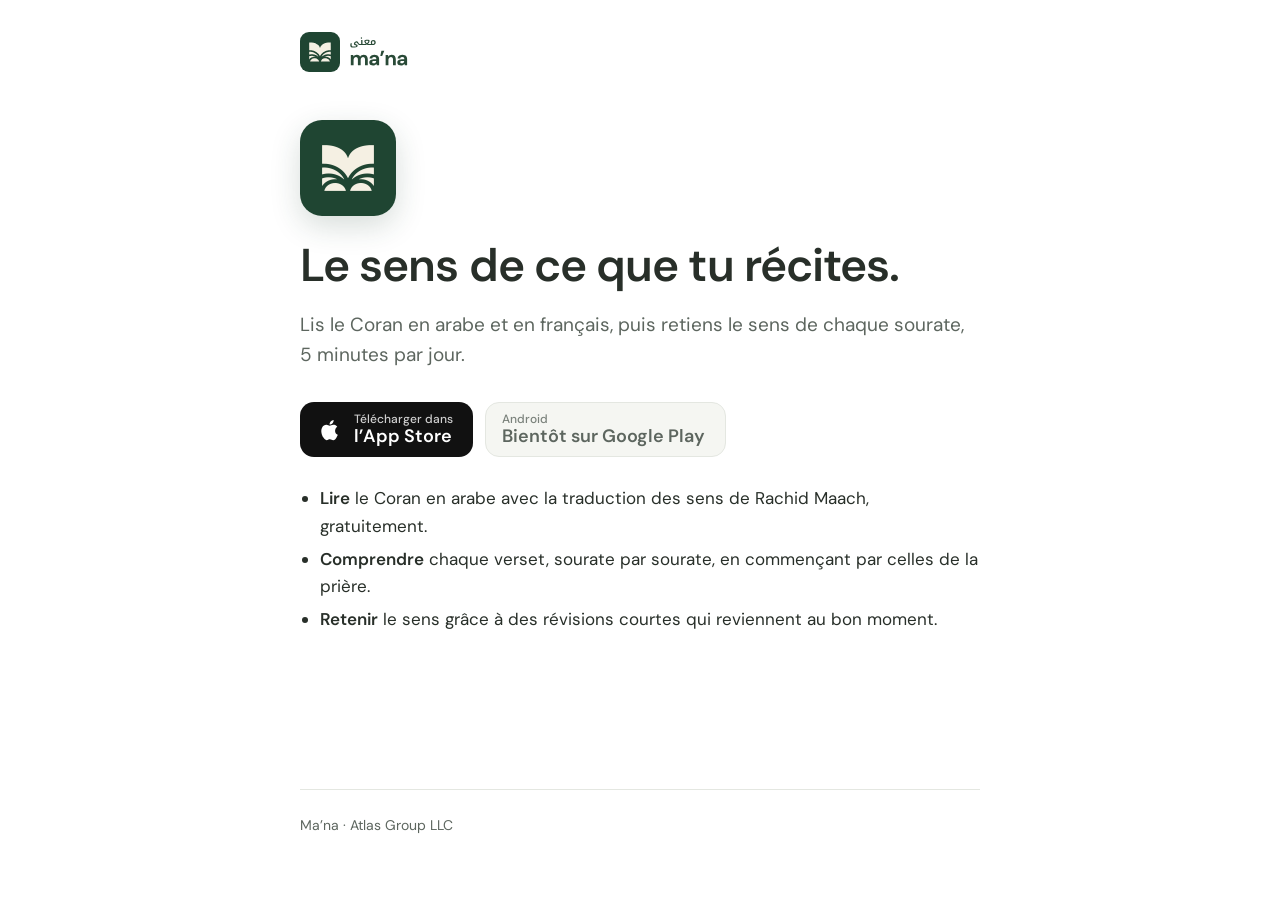
==== app/index.html @ 37a3a3c1 "Site : page de téléchargement à part (/app), sans menu ; l'accueil redevient le support Co-Authored-" ====
<!doctype html><html lang="fr"><head><meta charset="utf-8"><meta name="viewport" content="width=device-width,initial-scale=1"><title>Ma’na · Le sens de ce que tu récites</title><meta name="description" content="Ma’na : lis le Coran en arabe et en français, et retiens le sens de chaque sourate, 5 minutes par jour. Lecture gratuite."><meta property="og:title" content="Ma’na · Le sens de ce que tu récites"><meta property="og:description" content="Lis le Coran en arabe et en français, et retiens le sens de chaque sourate, 5 minutes par jour."><meta property="og:image" content="https://mana.hyas.fr/assets/partage.png"><meta property="og:url" content="https://mana.hyas.fr/app/"><meta name="twitter:card" content="summary_large_image"><meta name="apple-itunes-app" content="app-id=6816698956"><link rel="icon" href="../assets/icon-192.png"><link rel="stylesheet" href="../style.css"></head><body class="landing"><div class="wrap"><header><a class="logo" href="./" aria-label="Ma’na"><svg class="brand-lockup" aria-hidden="true" focusable="false" xmlns="http://www.w3.org/2000/svg" viewBox="0 0 157.8 58"><rect x="0" y="0" width="58" height="58" rx="13.05" fill="#1F4532"/><path transform="translate(13.34 15.16) scale(0.2768)" fill="#F5F0E3" fill-rule="evenodd" d="M61.64 99.98C61.21 99.92 61.12 99.45 61.42 98.79C61.52 98.56 61.64 98.17 61.69 97.91C61.86 96.95 63.13 94.40 64.23 92.83C66.22 89.95 68.89 87.60 72.08 85.90C73.07 85.37 74.87 84.55 75.33 84.42C75.54 84.35 75.89 84.22 76.10 84.13C76.30 84.03 76.76 83.89 77.10 83.82C77.45 83.74 77.92 83.61 78.16 83.53C78.38 83.45 78.93 83.33 79.36 83.27C79.80 83.21 80.55 83.08 81.04 82.98C82.61 82.66 87.05 82.67 88.59 83.00C88.84 83.06 89.45 83.16 89.94 83.24C90.43 83.32 91.06 83.47 91.34 83.56C91.63 83.66 92.01 83.76 92.20 83.78C93.12 83.90 96.96 85.52 98.15 86.29C100.36 87.71 100.54 87.84 101.89 89.06C103.10 90.13 104.44 91.60 105.13 92.60C105.95 93.81 107.19 96.17 107.36 96.87C107.41 97.06 107.52 97.35 107.60 97.50C107.68 97.67 107.82 98.07 107.91 98.40C108.00 98.73 108.11 99.14 108.17 99.32C108.25 99.60 108.25 99.62 108.08 99.79L107.91 99.97L84.85 99.99C72.17 100.00 61.73 100.00 61.64 99.98ZM5.04 99.83C4.86 99.65 4.86 99.43 5.04 99.03C5.11 98.85 5.23 98.48 5.28 98.21C5.34 97.94 5.45 97.60 5.53 97.47C5.61 97.34 5.71 97.07 5.76 96.87C5.85 96.47 6.84 94.46 7.36 93.60C9.30 90.43 12.83 87.26 16.36 85.54C17.05 85.20 18.78 84.46 18.87 84.46C18.90 84.46 19.27 84.31 19.72 84.14C20.15 83.97 20.68 83.81 20.88 83.79C21.08 83.76 21.48 83.66 21.77 83.56C22.06 83.47 22.79 83.31 23.39 83.21C23.99 83.11 24.51 83.02 24.54 82.99C24.73 82.88 26.85 82.75 28.52 82.75C30.43 82.75 31.37 82.82 32.08 83.00C32.30 83.05 32.87 83.15 33.36 83.21C33.85 83.27 34.43 83.37 34.64 83.44C34.86 83.50 35.44 83.65 35.94 83.78C36.43 83.92 36.96 84.08 37.11 84.16C37.26 84.23 37.58 84.35 37.81 84.42C38.17 84.52 40.06 85.36 40.51 85.61C40.59 85.65 40.96 85.86 41.33 86.06C42.26 86.56 42.86 86.93 43.52 87.42C43.82 87.64 44.25 87.96 44.46 88.11C45.98 89.22 48.43 91.91 49.25 93.35C49.34 93.53 49.60 93.96 49.82 94.31C50.47 95.40 51.29 97.24 51.47 98.02C51.53 98.30 51.66 98.70 51.76 98.91C51.97 99.38 51.98 99.54 51.79 99.78L51.64 99.97H28.41C5.28 99.97 5.18 99.97 5.04 99.83ZM0.10 88.78C0.00 88.63 -0.00 87.67 0.01 80.81C0.02 73.01 0.02 73.01 0.17 72.81C0.25 72.70 0.40 72.57 0.49 72.52C1.11 72.23 4.55 71.29 5.54 71.15C5.83 71.11 6.22 71.02 6.39 70.97C6.56 70.91 7.40 70.79 8.24 70.68C9.08 70.59 10.12 70.46 10.56 70.39C11.84 70.19 16.65 70.21 18.17 70.42C18.79 70.50 19.68 70.60 20.13 70.65C20.58 70.70 21.25 70.80 21.62 70.88C21.99 70.95 22.65 71.08 23.08 71.16C23.81 71.29 24.12 71.36 25.22 71.63C25.68 71.74 28.85 72.77 29.59 73.04C30.97 73.55 31.31 73.70 31.78 74.01C32.68 74.60 32.47 74.70 30.66 74.56C29.11 74.43 26.60 74.45 25.48 74.60C25.02 74.65 24.13 74.75 23.50 74.81C22.78 74.88 22.13 74.98 21.74 75.10C21.40 75.19 20.79 75.32 20.40 75.39C20.00 75.44 19.37 75.59 18.99 75.72C16.77 76.44 15.67 76.82 15.11 77.07C14.76 77.23 14.28 77.43 14.04 77.52C13.50 77.73 11.52 78.74 10.99 79.08C10.78 79.22 10.57 79.33 10.54 79.33C10.44 79.33 8.11 80.90 7.64 81.28C7.48 81.41 7.17 81.64 6.95 81.79C5.43 82.86 1.82 86.70 1.09 88.06C0.66 88.87 0.32 89.11 0.10 88.78ZM112.41 88.63C112.27 88.47 112.07 88.17 111.97 87.98C111.21 86.59 107.66 82.82 106.16 81.80C105.99 81.68 105.76 81.52 105.67 81.43C105.32 81.12 102.69 79.33 102.58 79.33C102.55 79.33 102.36 79.22 102.15 79.09C101.68 78.77 99.63 77.73 99.09 77.52C98.85 77.43 98.36 77.23 98.00 77.07C97.64 76.91 96.75 76.58 96.01 76.34C95.28 76.10 94.40 75.81 94.07 75.70C93.73 75.59 93.14 75.44 92.73 75.39C92.33 75.32 91.74 75.20 91.40 75.10C91.06 75.01 90.43 74.89 89.99 74.85C89.55 74.80 88.64 74.70 87.97 74.63C86.44 74.45 84.01 74.42 82.39 74.56C81.16 74.66 80.83 74.64 80.83 74.45C80.83 74.32 81.79 73.69 82.31 73.49C83.91 72.88 86.82 71.91 87.63 71.72C87.94 71.65 88.30 71.55 88.41 71.50C88.52 71.46 89.04 71.34 89.55 71.25C90.06 71.16 90.86 71.01 91.33 70.91C91.80 70.82 92.55 70.70 93.00 70.65C93.45 70.60 94.31 70.50 94.92 70.43C97.08 70.15 101.25 70.18 103.21 70.47C103.60 70.53 104.48 70.64 105.17 70.72C105.85 70.80 106.56 70.91 106.73 70.97C106.91 71.03 107.29 71.11 107.58 71.15C108.58 71.29 112.02 72.23 112.63 72.52C112.73 72.57 112.87 72.70 112.95 72.81C113.10 73.01 113.10 73.01 113.12 80.81C113.13 87.62 113.12 88.63 113.03 88.78C112.87 89.02 112.68 88.98 112.41 88.63ZM47.15 74.23C46.48 73.59 45.51 72.76 44.84 72.27C44.59 72.08 44.21 71.79 44.01 71.62C43.40 71.13 40.68 69.35 39.02 68.36C38.42 68.00 36.00 66.80 34.86 66.29C33.22 65.57 30.80 64.67 29.92 64.45C29.62 64.38 29.30 64.27 29.21 64.21C29.13 64.16 28.74 64.04 28.35 63.95C27.95 63.88 27.48 63.74 27.29 63.67C27.11 63.59 26.66 63.48 26.30 63.42C25.95 63.36 25.37 63.22 25.01 63.11C24.65 63.00 24.12 62.90 23.83 62.87C23.53 62.84 22.82 62.73 22.26 62.61C21.69 62.50 20.76 62.37 20.19 62.33C19.63 62.28 18.55 62.20 17.81 62.13C16.03 61.96 12.28 61.97 10.59 62.13C9.95 62.20 9.11 62.27 8.74 62.29C7.97 62.34 6.83 62.50 6.46 62.61C6.33 62.65 5.74 62.74 5.16 62.82C4.58 62.90 3.84 63.05 3.51 63.14C3.19 63.24 2.70 63.35 2.43 63.39C2.16 63.43 1.70 63.56 1.40 63.68C0.76 63.92 0.43 63.94 0.19 63.76L0.02 63.62L0.01 56.63C-0.00 49.06 -0.01 49.31 0.37 49.05C0.62 48.89 5.20 48.81 6.59 48.94C7.09 48.98 8.31 49.08 9.31 49.16C10.34 49.24 11.40 49.36 11.76 49.45C12.12 49.53 12.77 49.64 13.23 49.70C13.68 49.76 14.41 49.90 14.86 50.01C15.31 50.13 15.84 50.24 16.03 50.26C16.23 50.29 16.61 50.39 16.88 50.48C17.15 50.58 17.65 50.70 17.99 50.76C18.32 50.83 18.79 50.95 19.02 51.05C19.26 51.14 19.66 51.26 19.91 51.33C20.17 51.39 20.68 51.55 21.05 51.68C21.42 51.81 22.11 52.06 22.58 52.22C26.43 53.58 31.01 56.01 34.55 58.57C38.32 61.31 41.82 64.75 44.41 68.23C45.16 69.24 46.70 71.56 46.95 72.07C47.04 72.25 47.32 72.73 47.57 73.14C48.53 74.75 48.30 75.32 47.15 74.23ZM64.98 74.66C64.87 74.37 65.28 73.54 66.67 71.25C70.53 64.92 76.26 59.55 83.57 55.40C86.23 53.89 90.35 52.15 93.11 51.36C93.50 51.25 93.98 51.10 94.17 51.02C94.37 50.95 94.82 50.83 95.16 50.76C95.51 50.70 95.96 50.58 96.16 50.51C96.36 50.43 96.80 50.32 97.13 50.26C97.46 50.21 98.02 50.07 98.37 49.98C98.73 49.88 99.33 49.76 99.72 49.72C100.12 49.68 100.77 49.57 101.19 49.48C101.69 49.36 102.54 49.26 103.82 49.16C104.85 49.08 106.06 48.98 106.50 48.94C107.85 48.79 112.54 48.89 112.78 49.07C113.15 49.35 113.14 49.06 113.12 56.58L113.10 63.62L112.94 63.76C112.70 63.94 112.38 63.92 111.72 63.68C111.40 63.56 110.93 63.43 110.67 63.39C110.41 63.35 109.94 63.24 109.61 63.14C109.28 63.05 108.54 62.90 107.96 62.82C107.38 62.74 106.80 62.65 106.66 62.61C106.30 62.50 105.16 62.34 104.39 62.29C104.02 62.27 103.18 62.20 102.54 62.13C100.84 61.97 97.09 61.96 95.31 62.13C94.57 62.20 93.49 62.28 92.93 62.33C92.37 62.37 91.45 62.49 90.89 62.61C90.33 62.72 89.58 62.84 89.22 62.88C88.85 62.92 88.36 63.02 88.13 63.11C87.89 63.19 87.36 63.32 86.95 63.39C86.54 63.47 86.01 63.60 85.77 63.68C85.54 63.76 85.06 63.89 84.71 63.97C84.36 64.05 84.00 64.16 83.91 64.21C83.82 64.27 83.50 64.38 83.20 64.45C82.71 64.57 81.65 64.94 80.02 65.56C75.34 67.33 69.80 70.72 66.22 74.01C65.38 74.79 65.09 74.94 64.98 74.66ZM56.29 71.74C56.22 71.67 55.96 71.21 55.74 70.72C55.51 70.23 55.20 69.61 55.05 69.33C54.44 68.28 54.18 67.82 53.86 67.31C53.68 67.01 53.44 66.62 53.32 66.43C52.53 65.14 50.27 62.10 49.13 60.78C46.10 57.32 43.55 54.94 40.07 52.35C38.95 51.51 38.39 51.13 36.58 49.99C34.31 48.55 33.62 48.17 31.34 47.03C29.90 46.32 28.22 45.57 27.10 45.14C26.77 45.01 26.24 44.80 25.93 44.68C24.61 44.16 24.25 44.03 24.15 44.03C24.08 44.03 23.79 43.94 23.50 43.82C23.21 43.70 22.71 43.54 22.40 43.46C22.10 43.39 21.69 43.25 21.50 43.17C21.31 43.09 20.98 43.00 20.76 42.96C20.55 42.92 20.04 42.78 19.62 42.65C19.22 42.52 18.64 42.38 18.35 42.33C18.05 42.29 17.58 42.17 17.28 42.08C16.98 41.99 16.28 41.85 15.71 41.76C15.14 41.68 14.51 41.56 14.29 41.51C14.07 41.45 13.32 41.34 12.62 41.26C11.91 41.18 11.29 41.10 11.23 41.07C10.69 40.88 7.86 40.74 4.19 40.72C0.36 40.70 0.32 40.70 0.17 40.55L0.02 40.40L0.01 20.50C-0.01 -1.44 -0.04 0.25 0.42 0.05C0.67 -0.04 8.96 0.00 10.70 0.12C13.58 0.32 18.28 0.88 19.95 1.23C20.22 1.29 20.76 1.39 21.13 1.44C21.51 1.49 22.20 1.64 22.67 1.76C23.13 1.87 23.76 2.00 24.06 2.04C24.37 2.08 24.68 2.15 24.75 2.19C24.83 2.23 25.23 2.34 25.65 2.44C26.08 2.54 26.66 2.70 26.96 2.79C27.25 2.88 27.99 3.11 28.60 3.29C29.75 3.64 31.01 4.07 31.80 4.38C32.05 4.48 32.50 4.65 32.79 4.77C33.09 4.88 33.65 5.10 34.04 5.25C36.09 6.03 40.79 8.51 42.30 9.61C42.47 9.74 42.81 9.98 43.05 10.16C44.93 11.49 47.03 13.30 48.57 14.94C49.79 16.25 50.65 17.29 51.79 18.88C52.20 19.45 52.92 20.60 53.11 20.98C53.22 21.19 53.49 21.69 53.71 22.08C54.55 23.56 55.57 25.87 55.98 27.24C56.20 28.00 56.31 28.17 56.56 28.17C56.82 28.16 56.92 28.00 57.15 27.24C57.56 25.86 58.55 23.61 59.40 22.12C59.61 21.75 59.88 21.25 60.00 21.01C60.21 20.59 60.93 19.43 61.34 18.88C61.45 18.72 61.75 18.31 62.01 17.95C63.02 16.56 65.24 14.10 66.35 13.15C66.71 12.84 67.22 12.40 67.49 12.15C68.68 11.09 70.94 9.49 73.00 8.26C74.60 7.31 77.87 5.68 79.16 5.22C79.51 5.09 80.04 4.89 80.33 4.77C81.57 4.28 81.83 4.18 82.61 3.91C83.39 3.64 84.43 3.31 85.99 2.84C86.38 2.72 87.04 2.54 87.45 2.45C87.86 2.35 88.29 2.23 88.40 2.19C88.51 2.15 88.85 2.08 89.14 2.04C89.44 2.00 90.05 1.87 90.49 1.75C90.94 1.64 91.62 1.49 91.99 1.44C92.37 1.39 92.90 1.29 93.18 1.23C94.85 0.88 99.63 0.30 102.43 0.12C104.23 0.00 112.45 -0.04 112.71 0.05C113.18 0.25 113.14 -1.44 113.12 20.50L113.10 40.40L112.95 40.55C112.81 40.70 112.76 40.70 109.00 40.72C105.15 40.74 103.42 40.82 101.86 41.08C101.50 41.14 100.77 41.23 100.22 41.29C99.67 41.35 99.05 41.45 98.83 41.51C98.62 41.56 97.98 41.68 97.41 41.76C96.85 41.84 96.14 41.98 95.85 42.08C95.56 42.17 95.01 42.30 94.64 42.36C94.26 42.43 93.69 42.57 93.35 42.68C93.02 42.80 92.61 42.91 92.43 42.94C92.25 42.96 91.87 43.08 91.58 43.19C91.28 43.29 90.84 43.44 90.60 43.50C90.36 43.56 89.92 43.70 89.63 43.82C89.33 43.94 89.04 44.03 88.98 44.03C88.87 44.03 88.52 44.16 87.20 44.68C86.88 44.80 86.36 45.01 86.02 45.14C83.28 46.20 79.51 48.09 77.13 49.62C76.70 49.89 76.10 50.28 75.78 50.47C74.00 51.58 71.55 53.43 69.48 55.23C68.19 56.35 66.42 58.08 65.32 59.30C64.52 60.18 64.13 60.62 63.13 61.82C62.53 62.54 60.35 65.53 59.93 66.20C58.41 68.70 57.89 69.62 57.39 70.72C56.97 71.61 56.80 71.86 56.56 71.86C56.49 71.86 56.37 71.81 56.29 71.74Z"/><path transform="translate(72.00 19.00)" fill="currentColor" d="M3.98 3.59Q3.07 3.59 2.39 3.14Q1.71 2.69 1.34 1.91Q0.97 1.12 0.97 0.12Q0.97 -0.63 1.09 -1.31Q1.21 -2.01 1.47 -2.71H3.21Q3.0 -2.1 2.93 -1.52Q2.86 -0.94 2.86 -0.13Q2.86 0.48 3.10 0.96Q3.34 1.45 3.76 1.73Q4.18 2.01 4.71 2.01H7.36Q8.01 2.01 8.50 1.91Q9.0 1.81 9.29 1.60Q9.58 1.39 9.58 1.03Q9.58 0.75 9.32 0.55Q9.07 0.36 8.53 0.21Q7.72 0.0 7.21 -0.27Q6.70 -0.55 6.46 -0.96Q6.22 -1.38 6.22 -1.98Q6.22 -2.38 6.36 -2.80Q6.51 -3.22 6.77 -3.64Q7.15 -4.2 7.68 -4.65Q8.20 -5.1 8.78 -5.35Q9.36 -5.60 9.9 -5.60Q10.15 -5.60 10.37 -5.56Q10.60 -5.52 10.79 -5.43Q11.26 -5.20 11.67 -4.74Q12.09 -4.29 12.69 -3.40Q13.08 -2.80 13.38 -2.44Q13.69 -2.08 13.93 -1.90Q14.14 -1.75 14.37 -1.67Q14.61 -1.58 14.86 -1.58H14.94Q15.01 -1.58 15.01 -1.53V-0.07Q15.01 0.0 14.94 0.0H14.86Q14.37 0.0 13.95 -0.10Q13.53 -0.21 13.15 -0.46Q12.78 -0.72 12.36 -1.14Q12.28 -1.21 12.09 -1.47Q11.89 -1.74 11.59 -2.16Q11.25 -2.65 10.97 -2.99Q10.69 -3.33 10.48 -3.49Q10.29 -3.67 10.08 -3.75Q9.88 -3.84 9.70 -3.84Q9.46 -3.84 9.18 -3.68Q8.89 -3.52 8.64 -3.26Q8.38 -3.01 8.21 -2.74Q8.05 -2.47 8.05 -2.25Q8.05 -2.05 8.18 -1.88Q8.31 -1.72 8.55 -1.58Q8.80 -1.45 9.15 -1.34Q9.66 -1.2 10.02 -1.04Q10.37 -0.89 10.62 -0.76Q11.07 -0.49 11.30 -0.10Q11.53 0.28 11.53 0.79Q11.53 2.17 10.49 2.88Q9.45 3.59 7.38 3.59ZM17.1 -9.37Q16.65 -9.37 16.39 -9.64Q16.14 -9.91 16.14 -10.39Q16.14 -10.87 16.39 -11.14Q16.65 -11.41 17.1 -11.41Q17.53 -11.41 17.78 -11.13Q18.03 -10.86 18.03 -10.39Q18.03 -9.93 17.78 -9.65Q17.53 -9.37 17.1 -9.37ZM14.79 0.0Q14.71 0.0 14.71 -0.07V-1.53Q14.71 -1.58 14.79 -1.58H16.69V-7.38H18.63V-1.58H20.58Q20.65 -1.58 20.65 -1.53V-0.07Q20.65 0.0 20.58 0.0ZM27.73 0.0Q27.06 0.0 26.30 -0.22Q25.54 -0.44 24.96 -0.80Q24.28 -0.40 23.58 -0.20Q22.89 0.0 22.16 0.0H20.43Q20.35 0.0 20.35 -0.07V-1.53Q20.35 -1.58 20.43 -1.58H22.00Q22.41 -1.58 22.83 -1.67Q23.25 -1.75 23.53 -1.87Q23.29 -2.05 23.04 -2.34Q22.78 -2.63 22.51 -3.01Q21.99 -3.78 21.59 -4.66Q21.20 -5.55 21.07 -6.35Q21.66 -6.85 22.35 -7.21Q23.04 -7.57 23.77 -7.76Q24.50 -7.94 25.2 -7.94Q26.23 -7.94 27.18 -7.70Q28.12 -7.45 28.90 -6.98Q28.90 -5.92 28.59 -4.94Q28.29 -3.97 27.72 -3.19Q27.16 -2.41 26.38 -1.89Q26.71 -1.74 27.07 -1.66Q27.43 -1.58 27.84 -1.58H29.59Q29.66 -1.58 29.66 -1.53V-0.07Q29.66 0.0 29.59 0.0ZM24.99 -2.73Q25.96 -3.33 26.46 -4.14Q26.97 -4.95 27.02 -6.0Q26.64 -6.18 26.17 -6.27Q25.71 -6.35 25.18 -6.35Q24.82 -6.35 24.44 -6.27Q24.06 -6.19 23.7 -6.05Q23.34 -5.91 23.05 -5.7Q23.20 -5.1 23.48 -4.53Q23.75 -3.97 24.14 -3.51Q24.52 -3.06 24.99 -2.73ZM29.44 0.0Q29.37 0.0 29.37 -0.07V-1.53Q29.37 -1.58 29.44 -1.58H31.2Q30.97 -2.14 30.85 -2.7Q30.73 -3.25 30.73 -3.82Q30.73 -4.47 30.93 -5.17Q31.12 -5.88 31.42 -6.42Q32.1 -6.85 32.87 -7.08Q33.66 -7.31 34.32 -7.31Q34.81 -7.31 35.26 -7.21Q35.71 -7.10 36.12 -6.89Q36.91 -6.46 37.34 -5.67Q37.78 -4.89 37.78 -3.85Q37.78 -3.28 37.66 -2.77Q37.54 -2.26 37.29 -1.82Q36.78 -0.96 35.89 -0.48Q35.01 0.0 33.91 0.0ZM32.56 -3.70Q32.56 -3.22 32.67 -2.7Q32.77 -2.17 32.98 -1.58H33.72Q34.35 -1.58 34.82 -1.87Q35.29 -2.16 35.56 -2.67Q35.83 -3.19 35.83 -3.86Q35.83 -4.71 35.4 -5.22Q34.96 -5.74 34.29 -5.74Q33.91 -5.74 33.52 -5.61Q33.13 -5.49 32.77 -5.25Q32.67 -4.89 32.61 -4.50Q32.56 -4.12 32.56 -3.70Z"/><path transform="translate(72.00 48.23)" fill="currentColor" d="M1.68 0.0V-14.87H5.22L5.55 -12.69H5.60Q6.3 -13.92 7.5 -14.58Q8.7 -15.24 10.29 -15.24Q11.43 -15.24 12.36 -14.94Q13.29 -14.63 13.99 -14.04Q14.7 -13.44 15.18 -12.51H15.20Q16.05 -13.79 17.38 -14.52Q18.72 -15.24 20.43 -15.24Q22.32 -15.24 23.62 -14.44Q24.93 -13.65 25.61 -12.12Q26.31 -10.59 26.31 -8.34V0.0H22.29V-7.97Q22.29 -9.84 21.57 -10.83Q20.84 -11.82 19.32 -11.82Q18.33 -11.82 17.58 -11.35Q16.83 -10.88 16.42 -9.98Q16.02 -9.09 16.02 -7.8V0.0H11.96V-7.97Q11.96 -9.84 11.26 -10.83Q10.55 -11.82 9.0 -11.82Q8.04 -11.82 7.30 -11.32Q6.56 -10.83 6.14 -9.91Q5.72 -9.0 5.72 -7.68V0.0ZM33.87 0.36Q32.01 0.36 30.81 -0.24Q29.61 -0.84 29.04 -1.85Q28.47 -2.88 28.47 -4.10Q28.47 -5.49 29.17 -6.52Q29.88 -7.56 31.32 -8.16Q32.76 -8.76 34.92 -8.76H38.67Q38.67 -9.84 38.35 -10.55Q38.04 -11.28 37.41 -11.62Q36.78 -11.96 35.76 -11.96Q34.62 -11.96 33.78 -11.45Q32.94 -10.95 32.76 -9.87H28.83Q28.98 -11.52 29.91 -12.71Q30.84 -13.92 32.37 -14.58Q33.9 -15.24 35.79 -15.24Q37.92 -15.24 39.48 -14.53Q41.04 -13.83 41.87 -12.46Q42.72 -11.1 42.72 -9.15V0.0H39.33L38.87 -2.31H38.85Q38.48 -1.68 37.99 -1.2Q37.5 -0.72 36.87 -0.36Q36.24 0.0 35.49 0.18Q34.74 0.36 33.87 0.36ZM34.98 -2.76Q35.79 -2.76 36.40 -3.04Q37.01 -3.33 37.47 -3.81Q37.92 -4.29 38.17 -4.93Q38.43 -5.58 38.51 -6.27H35.4Q34.47 -6.27 33.87 -6.04Q33.26 -5.81 33.0 -5.41Q32.73 -5.01 32.73 -4.47Q32.73 -3.92 33.01 -3.54Q33.3 -3.15 33.79 -2.95Q34.29 -2.76 34.98 -2.76ZM50.27 -21.0 47.19 -13.53H44.43L46.05 -21.0ZM52.19 0.0V-14.87H55.70L56.03 -12.42H56.06Q56.78 -13.70 58.05 -14.47Q59.30 -15.24 61.13 -15.24Q63.0 -15.24 64.28 -14.44Q65.58 -13.65 66.25 -12.12Q66.92 -10.59 66.92 -8.34V0.0H62.91V-7.97Q62.91 -9.84 62.16 -10.83Q61.41 -11.82 59.76 -11.82Q58.73 -11.82 57.94 -11.32Q57.15 -10.83 56.69 -9.91Q56.24 -9.0 56.24 -7.68V0.0ZM74.49 0.36Q72.63 0.36 71.42 -0.24Q70.22 -0.84 69.66 -1.85Q69.09 -2.88 69.09 -4.10Q69.09 -5.49 69.79 -6.52Q70.5 -7.56 71.94 -8.16Q73.38 -8.76 75.53 -8.76H79.28Q79.28 -9.84 78.97 -10.55Q78.66 -11.28 78.03 -11.62Q77.39 -11.96 76.38 -11.96Q75.24 -11.96 74.4 -11.45Q73.56 -10.95 73.38 -9.87H69.45Q69.6 -11.52 70.53 -12.71Q71.46 -13.92 72.99 -14.58Q74.52 -15.24 76.41 -15.24Q78.53 -15.24 80.1 -14.53Q81.66 -13.83 82.5 -12.46Q83.34 -11.1 83.34 -9.15V0.0H79.95L79.5 -2.31H79.47Q79.11 -1.68 78.61 -1.2Q78.12 -0.72 77.49 -0.36Q76.86 0.0 76.11 0.18Q75.36 0.36 74.49 0.36ZM75.6 -2.76Q76.41 -2.76 77.02 -3.04Q77.64 -3.33 78.09 -3.81Q78.53 -4.29 78.79 -4.93Q79.05 -5.58 79.14 -6.27H76.02Q75.09 -6.27 74.49 -6.04Q73.89 -5.81 73.62 -5.41Q73.35 -5.01 73.35 -4.47Q73.35 -3.92 73.63 -3.54Q73.92 -3.15 74.41 -2.95Q74.91 -2.76 75.6 -2.76Z"/></svg></a></header><main><section class="hero"><img class="app-icon" src="../assets/icon-192.png" width="96" height="96" alt=""><h1>Le sens de ce que tu récites.</h1><p class="lead">Lis le Coran en arabe et en français, puis retiens le sens de chaque sourate, 5 minutes par jour.</p>
<div class="stores"><a class="store" href="https://apps.apple.com/fr/app/mana/id6816698956"><svg viewBox="0 0 24 24" aria-hidden="true"><path fill="currentColor" d="M16.37 12.6c-.02-2.2 1.8-3.26 1.88-3.31-1.03-1.5-2.62-1.7-3.18-1.73-1.35-.14-2.64.8-3.33.8-.69 0-1.74-.78-2.87-.76-1.47.02-2.83.86-3.59 2.18-1.53 2.66-.39 6.6 1.1 8.75.73 1.05 1.6 2.24 2.73 2.2 1.1-.05 1.51-.71 2.84-.71 1.32 0 1.7.71 2.86.69 1.18-.02 1.93-1.07 2.65-2.13.84-1.22 1.18-2.4 1.2-2.46-.03-.01-2.3-.88-2.32-3.5zM14.2 6.13c.6-.73 1.01-1.75.9-2.76-.87.04-1.92.58-2.54 1.31-.56.65-1.05 1.68-.92 2.67.97.08 1.96-.49 2.56-1.22z"/></svg><span><small>Télécharger dans</small>l’App Store</span></a><span class="store soon"><span><small>Android</small>Bientôt sur Google Play</span></span></div>
<ul class="points"><li><strong>Lire</strong> le Coran en arabe avec la traduction des sens de Rachid Maach, gratuitement.</li><li><strong>Comprendre</strong> chaque verset, sourate par sourate, en commençant par celles de la prière.</li><li><strong>Retenir</strong> le sens grâce à des révisions courtes qui reviennent au bon moment.</li></ul></section></main><footer>Ma’na · Atlas Group LLC</footer></div></body></html>
---- style.css ----
@font-face{font-family:"DM Sans";src:url(assets/DM-Sans.woff2) format("woff2");font-weight:100 900;font-display:swap}
:root{--bg:#fff;--ink:#282f29;--muted:#5d665f;--line:#e4e7e1;--accent:#294a37;--fill:linear-gradient(135deg,#335542,#244333);--paper:#f5f6f2}
@media (prefers-color-scheme:dark){:root{--bg:#121613;--ink:#eeeee3;--muted:#a9b0a6;--line:#2a322c;--accent:#d0dcc2;--fill:linear-gradient(135deg,#335542,#244333);--paper:#1a201b}}
*{box-sizing:border-box}html{-webkit-text-size-adjust:100%}
body{margin:0;background:var(--bg);color:var(--ink);font:17px/1.6 "DM Sans",system-ui,sans-serif}
.wrap{max-width:720px;margin:0 auto;padding:32px 20px 64px}
header{display:flex;align-items:center;justify-content:space-between;gap:16px;margin-bottom:48px}
.logo{color:var(--accent);text-decoration:none}.logo svg{display:block;height:40px;width:auto}
nav{display:flex;gap:18px;flex-wrap:wrap}nav a{color:var(--muted);text-decoration:none;font-size:15px}nav a[aria-current]{color:var(--ink);font-weight:600}
h1{font-size:clamp(32px,7vw,46px);line-height:1.1;letter-spacing:-.02em;font-weight:600;margin:0 0 12px}
h2{font-size:21px;margin:40px 0 8px;font-weight:600}
p,li{color:var(--ink)}.lead{color:var(--muted);font-size:19px;margin-bottom:32px}
a{color:var(--accent)}
.card{background:var(--paper);border:1px solid var(--line);border-radius:22px;padding:24px;margin:24px 0}
.button{display:inline-block;background:var(--fill);color:#fff;padding:14px 22px;border-radius:999px;text-decoration:none;font-weight:600}
footer{margin-top:64px;padding-top:24px;border-top:1px solid var(--line);color:var(--muted);font-size:14px}
.small{color:var(--muted);font-size:15px}
.hero{padding-bottom:24px;border-bottom:1px solid var(--line);margin-bottom:40px}
.app-icon{display:block;border-radius:22px;margin-bottom:24px;box-shadow:0 10px 30px rgba(31,69,50,.18)}
.stores{display:flex;flex-wrap:wrap;gap:12px;margin:8px 0 28px}
.store{display:inline-flex;align-items:center;gap:10px;background:#111;color:#fff;padding:10px 20px 10px 16px;border-radius:14px;text-decoration:none;font-weight:600;font-size:18px;line-height:1.1}
.store svg{width:28px;height:28px}.store small{display:block;font-size:12px;font-weight:500;opacity:.8}
.store.soon{background:var(--paper);color:var(--muted);border:1px solid var(--line)}
@media (prefers-color-scheme:dark){.store{background:#f5f0e3;color:#111}}
.points{padding-left:20px}.points li{margin:6px 0}
.support-title{font-size:clamp(26px,5vw,34px);scroll-margin-top:24px}
header{flex-wrap:wrap}
.landing .wrap{min-height:100vh;display:flex;flex-direction:column}.landing main{flex:1}.landing .hero{border-bottom:0;margin-bottom:0}
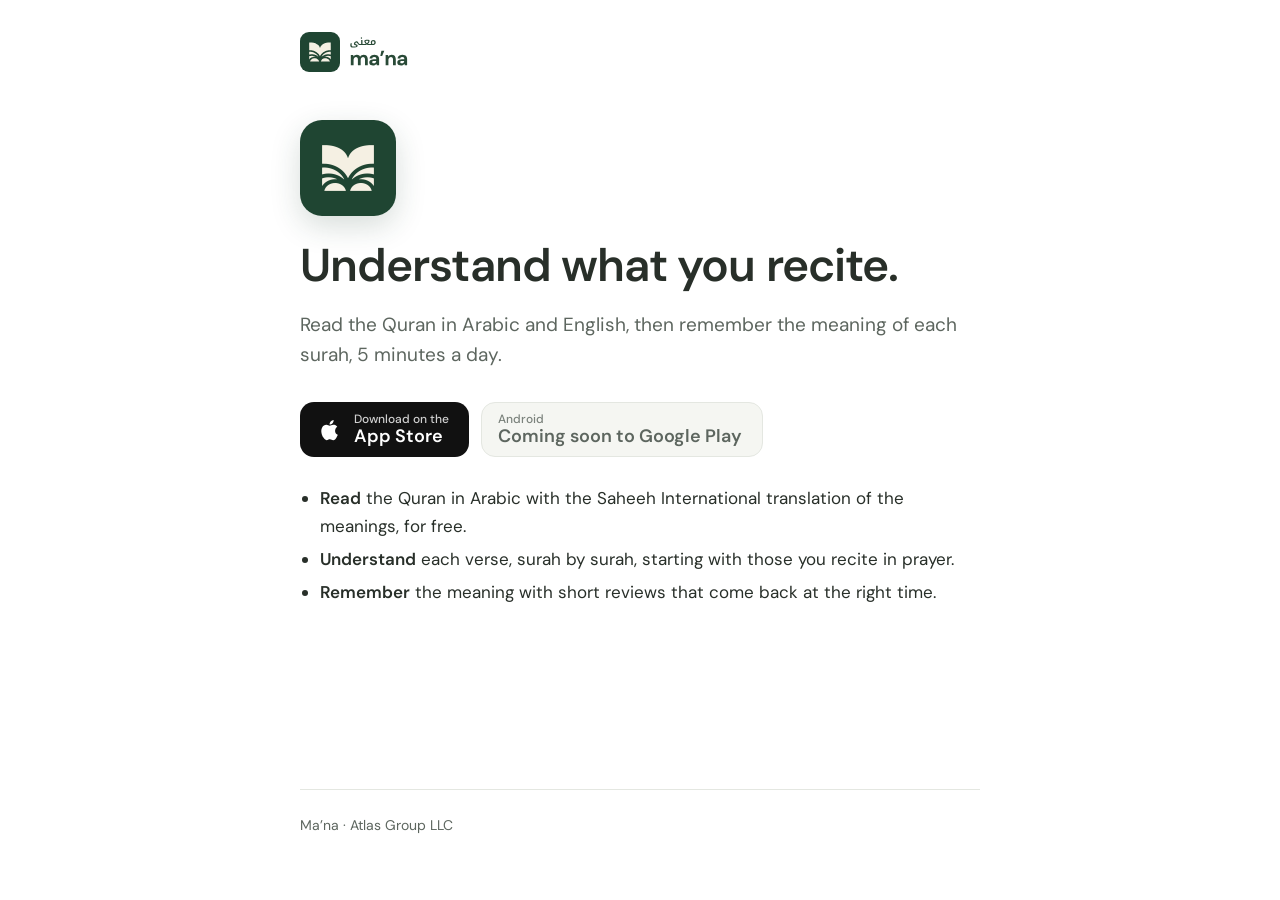
==== commit fa4f8236: "Page /app : version anglaise selon la langue du navigateur Co-Authored-By: Claude Opus 5.5 <noreply@" ====
--- a/app/index.html
+++ b/app/index.html
@@ -1,3 +1,33 @@
 <!doctype html><html lang="fr"><head><meta charset="utf-8"><meta name="viewport" content="width=device-width,initial-scale=1"><title>Ma’na · Le sens de ce que tu récites</title><meta name="description" content="Ma’na : lis le Coran en arabe et en français, et retiens le sens de chaque sourate, 5 minutes par jour. Lecture gratuite."><meta property="og:title" content="Ma’na · Le sens de ce que tu récites"><meta property="og:description" content="Lis le Coran en arabe et en français, et retiens le sens de chaque sourate, 5 minutes par jour."><meta property="og:image" content="https://mana.hyas.fr/assets/partage.png"><meta property="og:url" content="https://mana.hyas.fr/app/"><meta name="twitter:card" content="summary_large_image"><meta name="apple-itunes-app" content="app-id=6816698956"><link rel="icon" href="../assets/icon-192.png"><link rel="stylesheet" href="../style.css"></head><body class="landing"><div class="wrap"><header><a class="logo" href="./" aria-label="Ma’na"><svg class="brand-lockup" aria-hidden="true" focusable="false" xmlns="http://www.w3.org/2000/svg" viewBox="0 0 157.8 58"><rect x="0" y="0" width="58" height="58" rx="13.05" fill="#1F4532"/><path transform="translate(13.34 15.16) scale(0.2768)" fill="#F5F0E3" fill-rule="evenodd" d="M61.64 99.98C61.21 99.92 61.12 99.45 61.42 98.79C61.52 98.56 61.64 98.17 61.69 97.91C61.86 96.95 63.13 94.40 64.23 92.83C66.22 89.95 68.89 87.60 72.08 85.90C73.07 85.37 74.87 84.55 75.33 84.42C75.54 84.35 75.89 84.22 76.10 84.13C76.30 84.03 76.76 83.89 77.10 83.82C77.45 83.74 77.92 83.61 78.16 83.53C78.38 83.45 78.93 83.33 79.36 83.27C79.80 83.21 80.55 83.08 81.04 82.98C82.61 82.66 87.05 82.67 88.59 83.00C88.84 83.06 89.45 83.16 89.94 83.24C90.43 83.32 91.06 83.47 91.34 83.56C91.63 83.66 92.01 83.76 92.20 83.78C93.12 83.90 96.96 85.52 98.15 86.29C100.36 87.71 100.54 87.84 101.89 89.06C103.10 90.13 104.44 91.60 105.13 92.60C105.95 93.81 107.19 96.17 107.36 96.87C107.41 97.06 107.52 97.35 107.60 97.50C107.68 97.67 107.82 98.07 107.91 98.40C108.00 98.73 108.11 99.14 108.17 99.32C108.25 99.60 108.25 99.62 108.08 99.79L107.91 99.97L84.85 99.99C72.17 100.00 61.73 100.00 61.64 99.98ZM5.04 99.83C4.86 99.65 4.86 99.43 5.04 99.03C5.11 98.85 5.23 98.48 5.28 98.21C5.34 97.94 5.45 97.60 5.53 97.47C5.61 97.34 5.71 97.07 5.76 96.87C5.85 96.47 6.84 94.46 7.36 93.60C9.30 90.43 12.83 87.26 16.36 85.54C17.05 85.20 18.78 84.46 18.87 84.46C18.90 84.46 19.27 84.31 19.72 84.14C20.15 83.97 20.68 83.81 20.88 83.79C21.08 83.76 21.48 83.66 21.77 83.56C22.06 83.47 22.79 83.31 23.39 83.21C23.99 83.11 24.51 83.02 24.54 82.99C24.73 82.88 26.85 82.75 28.52 82.75C30.43 82.75 31.37 82.82 32.08 83.00C32.30 83.05 32.87 83.15 33.36 83.21C33.85 83.27 34.43 83.37 34.64 83.44C34.86 83.50 35.44 83.65 35.94 83.78C36.43 83.92 36.96 84.08 37.11 84.16C37.26 84.23 37.58 84.35 37.81 84.42C38.17 84.52 40.06 85.36 40.51 85.61C40.59 85.65 40.96 85.86 41.33 86.06C42.26 86.56 42.86 86.93 43.52 87.42C43.82 87.64 44.25 87.96 44.46 88.11C45.98 89.22 48.43 91.91 49.25 93.35C49.34 93.53 49.60 93.96 49.82 94.31C50.47 95.40 51.29 97.24 51.47 98.02C51.53 98.30 51.66 98.70 51.76 98.91C51.97 99.38 51.98 99.54 51.79 99.78L51.64 99.97H28.41C5.28 99.97 5.18 99.97 5.04 99.83ZM0.10 88.78C0.00 88.63 -0.00 87.67 0.01 80.81C0.02 73.01 0.02 73.01 0.17 72.81C0.25 72.70 0.40 72.57 0.49 72.52C1.11 72.23 4.55 71.29 5.54 71.15C5.83 71.11 6.22 71.02 6.39 70.97C6.56 70.91 7.40 70.79 8.24 70.68C9.08 70.59 10.12 70.46 10.56 70.39C11.84 70.19 16.65 70.21 18.17 70.42C18.79 70.50 19.68 70.60 20.13 70.65C20.58 70.70 21.25 70.80 21.62 70.88C21.99 70.95 22.65 71.08 23.08 71.16C23.81 71.29 24.12 71.36 25.22 71.63C25.68 71.74 28.85 72.77 29.59 73.04C30.97 73.55 31.31 73.70 31.78 74.01C32.68 74.60 32.47 74.70 30.66 74.56C29.11 74.43 26.60 74.45 25.48 74.60C25.02 74.65 24.13 74.75 23.50 74.81C22.78 74.88 22.13 74.98 21.74 75.10C21.40 75.19 20.79 75.32 20.40 75.39C20.00 75.44 19.37 75.59 18.99 75.72C16.77 76.44 15.67 76.82 15.11 77.07C14.76 77.23 14.28 77.43 14.04 77.52C13.50 77.73 11.52 78.74 10.99 79.08C10.78 79.22 10.57 79.33 10.54 79.33C10.44 79.33 8.11 80.90 7.64 81.28C7.48 81.41 7.17 81.64 6.95 81.79C5.43 82.86 1.82 86.70 1.09 88.06C0.66 88.87 0.32 89.11 0.10 88.78ZM112.41 88.63C112.27 88.47 112.07 88.17 111.97 87.98C111.21 86.59 107.66 82.82 106.16 81.80C105.99 81.68 105.76 81.52 105.67 81.43C105.32 81.12 102.69 79.33 102.58 79.33C102.55 79.33 102.36 79.22 102.15 79.09C101.68 78.77 99.63 77.73 99.09 77.52C98.85 77.43 98.36 77.23 98.00 77.07C97.64 76.91 96.75 76.58 96.01 76.34C95.28 76.10 94.40 75.81 94.07 75.70C93.73 75.59 93.14 75.44 92.73 75.39C92.33 75.32 91.74 75.20 91.40 75.10C91.06 75.01 90.43 74.89 89.99 74.85C89.55 74.80 88.64 74.70 87.97 74.63C86.44 74.45 84.01 74.42 82.39 74.56C81.16 74.66 80.83 74.64 80.83 74.45C80.83 74.32 81.79 73.69 82.31 73.49C83.91 72.88 86.82 71.91 87.63 71.72C87.94 71.65 88.30 71.55 88.41 71.50C88.52 71.46 89.04 71.34 89.55 71.25C90.06 71.16 90.86 71.01 91.33 70.91C91.80 70.82 92.55 70.70 93.00 70.65C93.45 70.60 94.31 70.50 94.92 70.43C97.08 70.15 101.25 70.18 103.21 70.47C103.60 70.53 104.48 70.64 105.17 70.72C105.85 70.80 106.56 70.91 106.73 70.97C106.91 71.03 107.29 71.11 107.58 71.15C108.58 71.29 112.02 72.23 112.63 72.52C112.73 72.57 112.87 72.70 112.95 72.81C113.10 73.01 113.10 73.01 113.12 80.81C113.13 87.62 113.12 88.63 113.03 88.78C112.87 89.02 112.68 88.98 112.41 88.63ZM47.15 74.23C46.48 73.59 45.51 72.76 44.84 72.27C44.59 72.08 44.21 71.79 44.01 71.62C43.40 71.13 40.68 69.35 39.02 68.36C38.42 68.00 36.00 66.80 34.86 66.29C33.22 65.57 30.80 64.67 29.92 64.45C29.62 64.38 29.30 64.27 29.21 64.21C29.13 64.16 28.74 64.04 28.35 63.95C27.95 63.88 27.48 63.74 27.29 63.67C27.11 63.59 26.66 63.48 26.30 63.42C25.95 63.36 25.37 63.22 25.01 63.11C24.65 63.00 24.12 62.90 23.83 62.87C23.53 62.84 22.82 62.73 22.26 62.61C21.69 62.50 20.76 62.37 20.19 62.33C19.63 62.28 18.55 62.20 17.81 62.13C16.03 61.96 12.28 61.97 10.59 62.13C9.95 62.20 9.11 62.27 8.74 62.29C7.97 62.34 6.83 62.50 6.46 62.61C6.33 62.65 5.74 62.74 5.16 62.82C4.58 62.90 3.84 63.05 3.51 63.14C3.19 63.24 2.70 63.35 2.43 63.39C2.16 63.43 1.70 63.56 1.40 63.68C0.76 63.92 0.43 63.94 0.19 63.76L0.02 63.62L0.01 56.63C-0.00 49.06 -0.01 49.31 0.37 49.05C0.62 48.89 5.20 48.81 6.59 48.94C7.09 48.98 8.31 49.08 9.31 49.16C10.34 49.24 11.40 49.36 11.76 49.45C12.12 49.53 12.77 49.64 13.23 49.70C13.68 49.76 14.41 49.90 14.86 50.01C15.31 50.13 15.84 50.24 16.03 50.26C16.23 50.29 16.61 50.39 16.88 50.48C17.15 50.58 17.65 50.70 17.99 50.76C18.32 50.83 18.79 50.95 19.02 51.05C19.26 51.14 19.66 51.26 19.91 51.33C20.17 51.39 20.68 51.55 21.05 51.68C21.42 51.81 22.11 52.06 22.58 52.22C26.43 53.58 31.01 56.01 34.55 58.57C38.32 61.31 41.82 64.75 44.41 68.23C45.16 69.24 46.70 71.56 46.95 72.07C47.04 72.25 47.32 72.73 47.57 73.14C48.53 74.75 48.30 75.32 47.15 74.23ZM64.98 74.66C64.87 74.37 65.28 73.54 66.67 71.25C70.53 64.92 76.26 59.55 83.57 55.40C86.23 53.89 90.35 52.15 93.11 51.36C93.50 51.25 93.98 51.10 94.17 51.02C94.37 50.95 94.82 50.83 95.16 50.76C95.51 50.70 95.96 50.58 96.16 50.51C96.36 50.43 96.80 50.32 97.13 50.26C97.46 50.21 98.02 50.07 98.37 49.98C98.73 49.88 99.33 49.76 99.72 49.72C100.12 49.68 100.77 49.57 101.19 49.48C101.69 49.36 102.54 49.26 103.82 49.16C104.85 49.08 106.06 48.98 106.50 48.94C107.85 48.79 112.54 48.89 112.78 49.07C113.15 49.35 113.14 49.06 113.12 56.58L113.10 63.62L112.94 63.76C112.70 63.94 112.38 63.92 111.72 63.68C111.40 63.56 110.93 63.43 110.67 63.39C110.41 63.35 109.94 63.24 109.61 63.14C109.28 63.05 108.54 62.90 107.96 62.82C107.38 62.74 106.80 62.65 106.66 62.61C106.30 62.50 105.16 62.34 104.39 62.29C104.02 62.27 103.18 62.20 102.54 62.13C100.84 61.97 97.09 61.96 95.31 62.13C94.57 62.20 93.49 62.28 92.93 62.33C92.37 62.37 91.45 62.49 90.89 62.61C90.33 62.72 89.58 62.84 89.22 62.88C88.85 62.92 88.36 63.02 88.13 63.11C87.89 63.19 87.36 63.32 86.95 63.39C86.54 63.47 86.01 63.60 85.77 63.68C85.54 63.76 85.06 63.89 84.71 63.97C84.36 64.05 84.00 64.16 83.91 64.21C83.82 64.27 83.50 64.38 83.20 64.45C82.71 64.57 81.65 64.94 80.02 65.56C75.34 67.33 69.80 70.72 66.22 74.01C65.38 74.79 65.09 74.94 64.98 74.66ZM56.29 71.74C56.22 71.67 55.96 71.21 55.74 70.72C55.51 70.23 55.20 69.61 55.05 69.33C54.44 68.28 54.18 67.82 53.86 67.31C53.68 67.01 53.44 66.62 53.32 66.43C52.53 65.14 50.27 62.10 49.13 60.78C46.10 57.32 43.55 54.94 40.07 52.35C38.95 51.51 38.39 51.13 36.58 49.99C34.31 48.55 33.62 48.17 31.34 47.03C29.90 46.32 28.22 45.57 27.10 45.14C26.77 45.01 26.24 44.80 25.93 44.68C24.61 44.16 24.25 44.03 24.15 44.03C24.08 44.03 23.79 43.94 23.50 43.82C23.21 43.70 22.71 43.54 22.40 43.46C22.10 43.39 21.69 43.25 21.50 43.17C21.31 43.09 20.98 43.00 20.76 42.96C20.55 42.92 20.04 42.78 19.62 42.65C19.22 42.52 18.64 42.38 18.35 42.33C18.05 42.29 17.58 42.17 17.28 42.08C16.98 41.99 16.28 41.85 15.71 41.76C15.14 41.68 14.51 41.56 14.29 41.51C14.07 41.45 13.32 41.34 12.62 41.26C11.91 41.18 11.29 41.10 11.23 41.07C10.69 40.88 7.86 40.74 4.19 40.72C0.36 40.70 0.32 40.70 0.17 40.55L0.02 40.40L0.01 20.50C-0.01 -1.44 -0.04 0.25 0.42 0.05C0.67 -0.04 8.96 0.00 10.70 0.12C13.58 0.32 18.28 0.88 19.95 1.23C20.22 1.29 20.76 1.39 21.13 1.44C21.51 1.49 22.20 1.64 22.67 1.76C23.13 1.87 23.76 2.00 24.06 2.04C24.37 2.08 24.68 2.15 24.75 2.19C24.83 2.23 25.23 2.34 25.65 2.44C26.08 2.54 26.66 2.70 26.96 2.79C27.25 2.88 27.99 3.11 28.60 3.29C29.75 3.64 31.01 4.07 31.80 4.38C32.05 4.48 32.50 4.65 32.79 4.77C33.09 4.88 33.65 5.10 34.04 5.25C36.09 6.03 40.79 8.51 42.30 9.61C42.47 9.74 42.81 9.98 43.05 10.16C44.93 11.49 47.03 13.30 48.57 14.94C49.79 16.25 50.65 17.29 51.79 18.88C52.20 19.45 52.92 20.60 53.11 20.98C53.22 21.19 53.49 21.69 53.71 22.08C54.55 23.56 55.57 25.87 55.98 27.24C56.20 28.00 56.31 28.17 56.56 28.17C56.82 28.16 56.92 28.00 57.15 27.24C57.56 25.86 58.55 23.61 59.40 22.12C59.61 21.75 59.88 21.25 60.00 21.01C60.21 20.59 60.93 19.43 61.34 18.88C61.45 18.72 61.75 18.31 62.01 17.95C63.02 16.56 65.24 14.10 66.35 13.15C66.71 12.84 67.22 12.40 67.49 12.15C68.68 11.09 70.94 9.49 73.00 8.26C74.60 7.31 77.87 5.68 79.16 5.22C79.51 5.09 80.04 4.89 80.33 4.77C81.57 4.28 81.83 4.18 82.61 3.91C83.39 3.64 84.43 3.31 85.99 2.84C86.38 2.72 87.04 2.54 87.45 2.45C87.86 2.35 88.29 2.23 88.40 2.19C88.51 2.15 88.85 2.08 89.14 2.04C89.44 2.00 90.05 1.87 90.49 1.75C90.94 1.64 91.62 1.49 91.99 1.44C92.37 1.39 92.90 1.29 93.18 1.23C94.85 0.88 99.63 0.30 102.43 0.12C104.23 0.00 112.45 -0.04 112.71 0.05C113.18 0.25 113.14 -1.44 113.12 20.50L113.10 40.40L112.95 40.55C112.81 40.70 112.76 40.70 109.00 40.72C105.15 40.74 103.42 40.82 101.86 41.08C101.50 41.14 100.77 41.23 100.22 41.29C99.67 41.35 99.05 41.45 98.83 41.51C98.62 41.56 97.98 41.68 97.41 41.76C96.85 41.84 96.14 41.98 95.85 42.08C95.56 42.17 95.01 42.30 94.64 42.36C94.26 42.43 93.69 42.57 93.35 42.68C93.02 42.80 92.61 42.91 92.43 42.94C92.25 42.96 91.87 43.08 91.58 43.19C91.28 43.29 90.84 43.44 90.60 43.50C90.36 43.56 89.92 43.70 89.63 43.82C89.33 43.94 89.04 44.03 88.98 44.03C88.87 44.03 88.52 44.16 87.20 44.68C86.88 44.80 86.36 45.01 86.02 45.14C83.28 46.20 79.51 48.09 77.13 49.62C76.70 49.89 76.10 50.28 75.78 50.47C74.00 51.58 71.55 53.43 69.48 55.23C68.19 56.35 66.42 58.08 65.32 59.30C64.52 60.18 64.13 60.62 63.13 61.82C62.53 62.54 60.35 65.53 59.93 66.20C58.41 68.70 57.89 69.62 57.39 70.72C56.97 71.61 56.80 71.86 56.56 71.86C56.49 71.86 56.37 71.81 56.29 71.74Z"/><path transform="translate(72.00 19.00)" fill="currentColor" d="M3.98 3.59Q3.07 3.59 2.39 3.14Q1.71 2.69 1.34 1.91Q0.97 1.12 0.97 0.12Q0.97 -0.63 1.09 -1.31Q1.21 -2.01 1.47 -2.71H3.21Q3.0 -2.1 2.93 -1.52Q2.86 -0.94 2.86 -0.13Q2.86 0.48 3.10 0.96Q3.34 1.45 3.76 1.73Q4.18 2.01 4.71 2.01H7.36Q8.01 2.01 8.50 1.91Q9.0 1.81 9.29 1.60Q9.58 1.39 9.58 1.03Q9.58 0.75 9.32 0.55Q9.07 0.36 8.53 0.21Q7.72 0.0 7.21 -0.27Q6.70 -0.55 6.46 -0.96Q6.22 -1.38 6.22 -1.98Q6.22 -2.38 6.36 -2.80Q6.51 -3.22 6.77 -3.64Q7.15 -4.2 7.68 -4.65Q8.20 -5.1 8.78 -5.35Q9.36 -5.60 9.9 -5.60Q10.15 -5.60 10.37 -5.56Q10.60 -5.52 10.79 -5.43Q11.26 -5.20 11.67 -4.74Q12.09 -4.29 12.69 -3.40Q13.08 -2.80 13.38 -2.44Q13.69 -2.08 13.93 -1.90Q14.14 -1.75 14.37 -1.67Q14.61 -1.58 14.86 -1.58H14.94Q15.01 -1.58 15.01 -1.53V-0.07Q15.01 0.0 14.94 0.0H14.86Q14.37 0.0 13.95 -0.10Q13.53 -0.21 13.15 -0.46Q12.78 -0.72 12.36 -1.14Q12.28 -1.21 12.09 -1.47Q11.89 -1.74 11.59 -2.16Q11.25 -2.65 10.97 -2.99Q10.69 -3.33 10.48 -3.49Q10.29 -3.67 10.08 -3.75Q9.88 -3.84 9.70 -3.84Q9.46 -3.84 9.18 -3.68Q8.89 -3.52 8.64 -3.26Q8.38 -3.01 8.21 -2.74Q8.05 -2.47 8.05 -2.25Q8.05 -2.05 8.18 -1.88Q8.31 -1.72 8.55 -1.58Q8.80 -1.45 9.15 -1.34Q9.66 -1.2 10.02 -1.04Q10.37 -0.89 10.62 -0.76Q11.07 -0.49 11.30 -0.10Q11.53 0.28 11.53 0.79Q11.53 2.17 10.49 2.88Q9.45 3.59 7.38 3.59ZM17.1 -9.37Q16.65 -9.37 16.39 -9.64Q16.14 -9.91 16.14 -10.39Q16.14 -10.87 16.39 -11.14Q16.65 -11.41 17.1 -11.41Q17.53 -11.41 17.78 -11.13Q18.03 -10.86 18.03 -10.39Q18.03 -9.93 17.78 -9.65Q17.53 -9.37 17.1 -9.37ZM14.79 0.0Q14.71 0.0 14.71 -0.07V-1.53Q14.71 -1.58 14.79 -1.58H16.69V-7.38H18.63V-1.58H20.58Q20.65 -1.58 20.65 -1.53V-0.07Q20.65 0.0 20.58 0.0ZM27.73 0.0Q27.06 0.0 26.30 -0.22Q25.54 -0.44 24.96 -0.80Q24.28 -0.40 23.58 -0.20Q22.89 0.0 22.16 0.0H20.43Q20.35 0.0 20.35 -0.07V-1.53Q20.35 -1.58 20.43 -1.58H22.00Q22.41 -1.58 22.83 -1.67Q23.25 -1.75 23.53 -1.87Q23.29 -2.05 23.04 -2.34Q22.78 -2.63 22.51 -3.01Q21.99 -3.78 21.59 -4.66Q21.20 -5.55 21.07 -6.35Q21.66 -6.85 22.35 -7.21Q23.04 -7.57 23.77 -7.76Q24.50 -7.94 25.2 -7.94Q26.23 -7.94 27.18 -7.70Q28.12 -7.45 28.90 -6.98Q28.90 -5.92 28.59 -4.94Q28.29 -3.97 27.72 -3.19Q27.16 -2.41 26.38 -1.89Q26.71 -1.74 27.07 -1.66Q27.43 -1.58 27.84 -1.58H29.59Q29.66 -1.58 29.66 -1.53V-0.07Q29.66 0.0 29.59 0.0ZM24.99 -2.73Q25.96 -3.33 26.46 -4.14Q26.97 -4.95 27.02 -6.0Q26.64 -6.18 26.17 -6.27Q25.71 -6.35 25.18 -6.35Q24.82 -6.35 24.44 -6.27Q24.06 -6.19 23.7 -6.05Q23.34 -5.91 23.05 -5.7Q23.20 -5.1 23.48 -4.53Q23.75 -3.97 24.14 -3.51Q24.52 -3.06 24.99 -2.73ZM29.44 0.0Q29.37 0.0 29.37 -0.07V-1.53Q29.37 -1.58 29.44 -1.58H31.2Q30.97 -2.14 30.85 -2.7Q30.73 -3.25 30.73 -3.82Q30.73 -4.47 30.93 -5.17Q31.12 -5.88 31.42 -6.42Q32.1 -6.85 32.87 -7.08Q33.66 -7.31 34.32 -7.31Q34.81 -7.31 35.26 -7.21Q35.71 -7.10 36.12 -6.89Q36.91 -6.46 37.34 -5.67Q37.78 -4.89 37.78 -3.85Q37.78 -3.28 37.66 -2.77Q37.54 -2.26 37.29 -1.82Q36.78 -0.96 35.89 -0.48Q35.01 0.0 33.91 0.0ZM32.56 -3.70Q32.56 -3.22 32.67 -2.7Q32.77 -2.17 32.98 -1.58H33.72Q34.35 -1.58 34.82 -1.87Q35.29 -2.16 35.56 -2.67Q35.83 -3.19 35.83 -3.86Q35.83 -4.71 35.4 -5.22Q34.96 -5.74 34.29 -5.74Q33.91 -5.74 33.52 -5.61Q33.13 -5.49 32.77 -5.25Q32.67 -4.89 32.61 -4.50Q32.56 -4.12 32.56 -3.70Z"/><path transform="translate(72.00 48.23)" fill="currentColor" d="M1.68 0.0V-14.87H5.22L5.55 -12.69H5.60Q6.3 -13.92 7.5 -14.58Q8.7 -15.24 10.29 -15.24Q11.43 -15.24 12.36 -14.94Q13.29 -14.63 13.99 -14.04Q14.7 -13.44 15.18 -12.51H15.20Q16.05 -13.79 17.38 -14.52Q18.72 -15.24 20.43 -15.24Q22.32 -15.24 23.62 -14.44Q24.93 -13.65 25.61 -12.12Q26.31 -10.59 26.31 -8.34V0.0H22.29V-7.97Q22.29 -9.84 21.57 -10.83Q20.84 -11.82 19.32 -11.82Q18.33 -11.82 17.58 -11.35Q16.83 -10.88 16.42 -9.98Q16.02 -9.09 16.02 -7.8V0.0H11.96V-7.97Q11.96 -9.84 11.26 -10.83Q10.55 -11.82 9.0 -11.82Q8.04 -11.82 7.30 -11.32Q6.56 -10.83 6.14 -9.91Q5.72 -9.0 5.72 -7.68V0.0ZM33.87 0.36Q32.01 0.36 30.81 -0.24Q29.61 -0.84 29.04 -1.85Q28.47 -2.88 28.47 -4.10Q28.47 -5.49 29.17 -6.52Q29.88 -7.56 31.32 -8.16Q32.76 -8.76 34.92 -8.76H38.67Q38.67 -9.84 38.35 -10.55Q38.04 -11.28 37.41 -11.62Q36.78 -11.96 35.76 -11.96Q34.62 -11.96 33.78 -11.45Q32.94 -10.95 32.76 -9.87H28.83Q28.98 -11.52 29.91 -12.71Q30.84 -13.92 32.37 -14.58Q33.9 -15.24 35.79 -15.24Q37.92 -15.24 39.48 -14.53Q41.04 -13.83 41.87 -12.46Q42.72 -11.1 42.72 -9.15V0.0H39.33L38.87 -2.31H38.85Q38.48 -1.68 37.99 -1.2Q37.5 -0.72 36.87 -0.36Q36.24 0.0 35.49 0.18Q34.74 0.36 33.87 0.36ZM34.98 -2.76Q35.79 -2.76 36.40 -3.04Q37.01 -3.33 37.47 -3.81Q37.92 -4.29 38.17 -4.93Q38.43 -5.58 38.51 -6.27H35.4Q34.47 -6.27 33.87 -6.04Q33.26 -5.81 33.0 -5.41Q32.73 -5.01 32.73 -4.47Q32.73 -3.92 33.01 -3.54Q33.3 -3.15 33.79 -2.95Q34.29 -2.76 34.98 -2.76ZM50.27 -21.0 47.19 -13.53H44.43L46.05 -21.0ZM52.19 0.0V-14.87H55.70L56.03 -12.42H56.06Q56.78 -13.70 58.05 -14.47Q59.30 -15.24 61.13 -15.24Q63.0 -15.24 64.28 -14.44Q65.58 -13.65 66.25 -12.12Q66.92 -10.59 66.92 -8.34V0.0H62.91V-7.97Q62.91 -9.84 62.16 -10.83Q61.41 -11.82 59.76 -11.82Q58.73 -11.82 57.94 -11.32Q57.15 -10.83 56.69 -9.91Q56.24 -9.0 56.24 -7.68V0.0ZM74.49 0.36Q72.63 0.36 71.42 -0.24Q70.22 -0.84 69.66 -1.85Q69.09 -2.88 69.09 -4.10Q69.09 -5.49 69.79 -6.52Q70.5 -7.56 71.94 -8.16Q73.38 -8.76 75.53 -8.76H79.28Q79.28 -9.84 78.97 -10.55Q78.66 -11.28 78.03 -11.62Q77.39 -11.96 76.38 -11.96Q75.24 -11.96 74.4 -11.45Q73.56 -10.95 73.38 -9.87H69.45Q69.6 -11.52 70.53 -12.71Q71.46 -13.92 72.99 -14.58Q74.52 -15.24 76.41 -15.24Q78.53 -15.24 80.1 -14.53Q81.66 -13.83 82.5 -12.46Q83.34 -11.1 83.34 -9.15V0.0H79.95L79.5 -2.31H79.47Q79.11 -1.68 78.61 -1.2Q78.12 -0.72 77.49 -0.36Q76.86 0.0 76.11 0.18Q75.36 0.36 74.49 0.36ZM75.6 -2.76Q76.41 -2.76 77.02 -3.04Q77.64 -3.33 78.09 -3.81Q78.53 -4.29 78.79 -4.93Q79.05 -5.58 79.14 -6.27H76.02Q75.09 -6.27 74.49 -6.04Q73.89 -5.81 73.62 -5.41Q73.35 -5.01 73.35 -4.47Q73.35 -3.92 73.63 -3.54Q73.92 -3.15 74.41 -2.95Q74.91 -2.76 75.6 -2.76Z"/></svg></a></header><main><section class="hero"><img class="app-icon" src="../assets/icon-192.png" width="96" height="96" alt=""><h1>Le sens de ce que tu récites.</h1><p class="lead">Lis le Coran en arabe et en français, puis retiens le sens de chaque sourate, 5 minutes par jour.</p>
 <div class="stores"><a class="store" href="https://apps.apple.com/fr/app/mana/id6816698956"><svg viewBox="0 0 24 24" aria-hidden="true"><path fill="currentColor" d="M16.37 12.6c-.02-2.2 1.8-3.26 1.88-3.31-1.03-1.5-2.62-1.7-3.18-1.73-1.35-.14-2.64.8-3.33.8-.69 0-1.74-.78-2.87-.76-1.47.02-2.83.86-3.59 2.18-1.53 2.66-.39 6.6 1.1 8.75.73 1.05 1.6 2.24 2.73 2.2 1.1-.05 1.51-.71 2.84-.71 1.32 0 1.7.71 2.86.69 1.18-.02 1.93-1.07 2.65-2.13.84-1.22 1.18-2.4 1.2-2.46-.03-.01-2.3-.88-2.32-3.5zM14.2 6.13c.6-.73 1.01-1.75.9-2.76-.87.04-1.92.58-2.54 1.31-.56.65-1.05 1.68-.92 2.67.97.08 1.96-.49 2.56-1.22z"/></svg><span><small>Télécharger dans</small>l’App Store</span></a><span class="store soon"><span><small>Android</small>Bientôt sur Google Play</span></span></div>
-<ul class="points"><li><strong>Lire</strong> le Coran en arabe avec la traduction des sens de Rachid Maach, gratuitement.</li><li><strong>Comprendre</strong> chaque verset, sourate par sourate, en commençant par celles de la prière.</li><li><strong>Retenir</strong> le sens grâce à des révisions courtes qui reviennent au bon moment.</li></ul></section></main><footer>Ma’na · Atlas Group LLC</footer></div></body></html>+<ul class="points"><li><strong>Lire</strong> le Coran en arabe avec la traduction des sens de Rachid Maach, gratuitement.</li><li><strong>Comprendre</strong> chaque verset, sourate par sourate, en commençant par celles de la prière.</li><li><strong>Retenir</strong> le sens grâce à des révisions courtes qui reviennent au bon moment.</li></ul></section></main><footer>Ma’na · Atlas Group LLC</footer></div><script id="mana-en">
+/* Version anglaise : langue du navigateur (le premier entre français et anglais ; anglais par défaut). */
+(() => {
+  const langs = (navigator.languages && navigator.languages.length ? navigator.languages : [navigator.language || '']).map((l) => String(l).slice(0, 2).toLowerCase());
+  if ((langs.find((l) => l === 'fr' || l === 'en') || 'en') === 'fr') return;
+  document.documentElement.lang = 'en';
+  document.title = 'Ma’na · Understand what you recite';
+  const T = {
+    'Le sens de ce que tu récites.': 'Understand what you recite.',
+    'Lis le Coran en arabe et en français, puis retiens le sens de chaque sourate, 5 minutes par jour.': 'Read the Quran in Arabic and English, then remember the meaning of each surah, 5 minutes a day.',
+    'Télécharger dans': 'Download on the',
+    'l’App Store': 'App Store',
+    'Bientôt sur Google Play': 'Coming soon to Google Play',
+    'Disponible sur': 'Get it on',
+  };
+  const walker = document.createTreeWalker(document.body, NodeFilter.SHOW_TEXT);
+  for (let n; (n = walker.nextNode()); ) {
+    const k = n.nodeValue.trim();
+    if (T[k]) n.nodeValue = n.nodeValue.replace(k, T[k]);
+  }
+  const points = [
+    '<strong>Read</strong> the Quran in Arabic with the Saheeh International translation of the meanings, for free.',
+    '<strong>Understand</strong> each verse, surah by surah, starting with those you recite in prayer.',
+    '<strong>Remember</strong> the meaning with short reviews that come back at the right time.',
+  ];
+  document.querySelectorAll('.points li').forEach((li, i) => points[i] && (li.innerHTML = points[i]));
+  const apple = document.querySelector('a[href*="apps.apple.com"]');
+  if (apple) apple.href = 'https://apps.apple.com/app/id6816698956';
+})();
+</script>
+</body></html>
--- a/style.css
+++ b/style.css
@@ -26,3 +26,4 @@
 .support-title{font-size:clamp(26px,5vw,34px);scroll-margin-top:24px}
 header{flex-wrap:wrap}
 .landing .wrap{min-height:100vh;display:flex;flex-direction:column}.landing main{flex:1}.landing .hero{border-bottom:0;margin-bottom:0}
+.sep{margin:56px 0 8px;border:0;border-top:1px solid var(--line)}
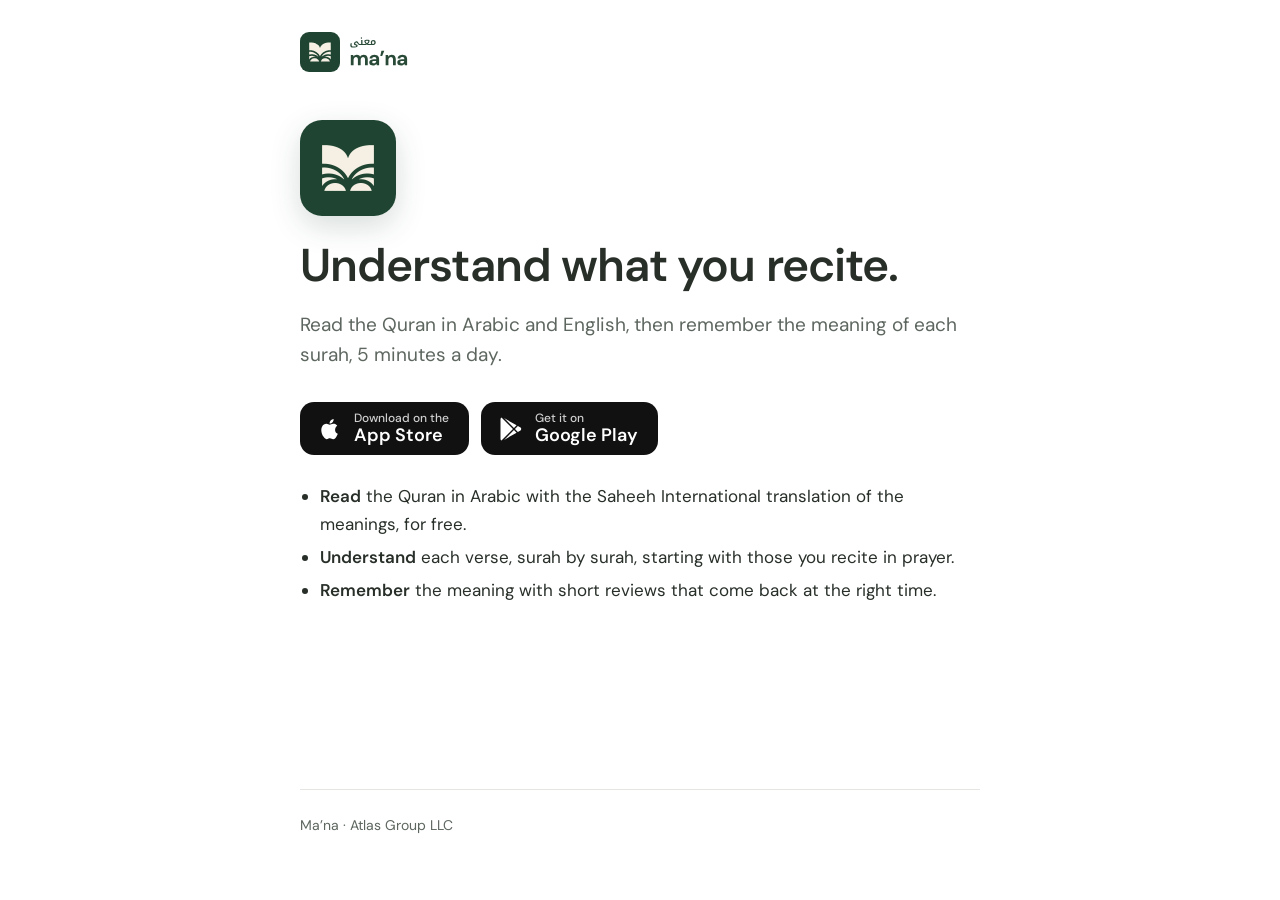
==== commit 13b75be9: "Page /app : bouton Google Play (Ma'na en ligne) Co-Authored-By: Claude Opus 5.5 <noreply@anthropic.c" ====
--- a/app/index.html
+++ b/app/index.html
@@ -1,5 +1,5 @@
 <!doctype html><html lang="fr"><head><meta charset="utf-8"><meta name="viewport" content="width=device-width,initial-scale=1"><title>Ma’na · Le sens de ce que tu récites</title><meta name="description" content="Ma’na : lis le Coran en arabe et en français, et retiens le sens de chaque sourate, 5 minutes par jour. Lecture gratuite."><meta property="og:title" content="Ma’na · Le sens de ce que tu récites"><meta property="og:description" content="Lis le Coran en arabe et en français, et retiens le sens de chaque sourate, 5 minutes par jour."><meta property="og:image" content="https://mana.hyas.fr/assets/partage.png"><meta property="og:url" content="https://mana.hyas.fr/app/"><meta name="twitter:card" content="summary_large_image"><meta name="apple-itunes-app" content="app-id=6816698956"><link rel="icon" href="../assets/icon-192.png"><link rel="stylesheet" href="../style.css"></head><body class="landing"><div class="wrap"><header><a class="logo" href="./" aria-label="Ma’na"><svg class="brand-lockup" aria-hidden="true" focusable="false" xmlns="http://www.w3.org/2000/svg" viewBox="0 0 157.8 58"><rect x="0" y="0" width="58" height="58" rx="13.05" fill="#1F4532"/><path transform="translate(13.34 15.16) scale(0.2768)" fill="#F5F0E3" fill-rule="evenodd" d="M61.64 99.98C61.21 99.92 61.12 99.45 61.42 98.79C61.52 98.56 61.64 98.17 61.69 97.91C61.86 96.95 63.13 94.40 64.23 92.83C66.22 89.95 68.89 87.60 72.08 85.90C73.07 85.37 74.87 84.55 75.33 84.42C75.54 84.35 75.89 84.22 76.10 84.13C76.30 84.03 76.76 83.89 77.10 83.82C77.45 83.74 77.92 83.61 78.16 83.53C78.38 83.45 78.93 83.33 79.36 83.27C79.80 83.21 80.55 83.08 81.04 82.98C82.61 82.66 87.05 82.67 88.59 83.00C88.84 83.06 89.45 83.16 89.94 83.24C90.43 83.32 91.06 83.47 91.34 83.56C91.63 83.66 92.01 83.76 92.20 83.78C93.12 83.90 96.96 85.52 98.15 86.29C100.36 87.71 100.54 87.84 101.89 89.06C103.10 90.13 104.44 91.60 105.13 92.60C105.95 93.81 107.19 96.17 107.36 96.87C107.41 97.06 107.52 97.35 107.60 97.50C107.68 97.67 107.82 98.07 107.91 98.40C108.00 98.73 108.11 99.14 108.17 99.32C108.25 99.60 108.25 99.62 108.08 99.79L107.91 99.97L84.85 99.99C72.17 100.00 61.73 100.00 61.64 99.98ZM5.04 99.83C4.86 99.65 4.86 99.43 5.04 99.03C5.11 98.85 5.23 98.48 5.28 98.21C5.34 97.94 5.45 97.60 5.53 97.47C5.61 97.34 5.71 97.07 5.76 96.87C5.85 96.47 6.84 94.46 7.36 93.60C9.30 90.43 12.83 87.26 16.36 85.54C17.05 85.20 18.78 84.46 18.87 84.46C18.90 84.46 19.27 84.31 19.72 84.14C20.15 83.97 20.68 83.81 20.88 83.79C21.08 83.76 21.48 83.66 21.77 83.56C22.06 83.47 22.79 83.31 23.39 83.21C23.99 83.11 24.51 83.02 24.54 82.99C24.73 82.88 26.85 82.75 28.52 82.75C30.43 82.75 31.37 82.82 32.08 83.00C32.30 83.05 32.87 83.15 33.36 83.21C33.85 83.27 34.43 83.37 34.64 83.44C34.86 83.50 35.44 83.65 35.94 83.78C36.43 83.92 36.96 84.08 37.11 84.16C37.26 84.23 37.58 84.35 37.81 84.42C38.17 84.52 40.06 85.36 40.51 85.61C40.59 85.65 40.96 85.86 41.33 86.06C42.26 86.56 42.86 86.93 43.52 87.42C43.82 87.64 44.25 87.96 44.46 88.11C45.98 89.22 48.43 91.91 49.25 93.35C49.34 93.53 49.60 93.96 49.82 94.31C50.47 95.40 51.29 97.24 51.47 98.02C51.53 98.30 51.66 98.70 51.76 98.91C51.97 99.38 51.98 99.54 51.79 99.78L51.64 99.97H28.41C5.28 99.97 5.18 99.97 5.04 99.83ZM0.10 88.78C0.00 88.63 -0.00 87.67 0.01 80.81C0.02 73.01 0.02 73.01 0.17 72.81C0.25 72.70 0.40 72.57 0.49 72.52C1.11 72.23 4.55 71.29 5.54 71.15C5.83 71.11 6.22 71.02 6.39 70.97C6.56 70.91 7.40 70.79 8.24 70.68C9.08 70.59 10.12 70.46 10.56 70.39C11.84 70.19 16.65 70.21 18.17 70.42C18.79 70.50 19.68 70.60 20.13 70.65C20.58 70.70 21.25 70.80 21.62 70.88C21.99 70.95 22.65 71.08 23.08 71.16C23.81 71.29 24.12 71.36 25.22 71.63C25.68 71.74 28.85 72.77 29.59 73.04C30.97 73.55 31.31 73.70 31.78 74.01C32.68 74.60 32.47 74.70 30.66 74.56C29.11 74.43 26.60 74.45 25.48 74.60C25.02 74.65 24.13 74.75 23.50 74.81C22.78 74.88 22.13 74.98 21.74 75.10C21.40 75.19 20.79 75.32 20.40 75.39C20.00 75.44 19.37 75.59 18.99 75.72C16.77 76.44 15.67 76.82 15.11 77.07C14.76 77.23 14.28 77.43 14.04 77.52C13.50 77.73 11.52 78.74 10.99 79.08C10.78 79.22 10.57 79.33 10.54 79.33C10.44 79.33 8.11 80.90 7.64 81.28C7.48 81.41 7.17 81.64 6.95 81.79C5.43 82.86 1.82 86.70 1.09 88.06C0.66 88.87 0.32 89.11 0.10 88.78ZM112.41 88.63C112.27 88.47 112.07 88.17 111.97 87.98C111.21 86.59 107.66 82.82 106.16 81.80C105.99 81.68 105.76 81.52 105.67 81.43C105.32 81.12 102.69 79.33 102.58 79.33C102.55 79.33 102.36 79.22 102.15 79.09C101.68 78.77 99.63 77.73 99.09 77.52C98.85 77.43 98.36 77.23 98.00 77.07C97.64 76.91 96.75 76.58 96.01 76.34C95.28 76.10 94.40 75.81 94.07 75.70C93.73 75.59 93.14 75.44 92.73 75.39C92.33 75.32 91.74 75.20 91.40 75.10C91.06 75.01 90.43 74.89 89.99 74.85C89.55 74.80 88.64 74.70 87.97 74.63C86.44 74.45 84.01 74.42 82.39 74.56C81.16 74.66 80.83 74.64 80.83 74.45C80.83 74.32 81.79 73.69 82.31 73.49C83.91 72.88 86.82 71.91 87.63 71.72C87.94 71.65 88.30 71.55 88.41 71.50C88.52 71.46 89.04 71.34 89.55 71.25C90.06 71.16 90.86 71.01 91.33 70.91C91.80 70.82 92.55 70.70 93.00 70.65C93.45 70.60 94.31 70.50 94.92 70.43C97.08 70.15 101.25 70.18 103.21 70.47C103.60 70.53 104.48 70.64 105.17 70.72C105.85 70.80 106.56 70.91 106.73 70.97C106.91 71.03 107.29 71.11 107.58 71.15C108.58 71.29 112.02 72.23 112.63 72.52C112.73 72.57 112.87 72.70 112.95 72.81C113.10 73.01 113.10 73.01 113.12 80.81C113.13 87.62 113.12 88.63 113.03 88.78C112.87 89.02 112.68 88.98 112.41 88.63ZM47.15 74.23C46.48 73.59 45.51 72.76 44.84 72.27C44.59 72.08 44.21 71.79 44.01 71.62C43.40 71.13 40.68 69.35 39.02 68.36C38.42 68.00 36.00 66.80 34.86 66.29C33.22 65.57 30.80 64.67 29.92 64.45C29.62 64.38 29.30 64.27 29.21 64.21C29.13 64.16 28.74 64.04 28.35 63.95C27.95 63.88 27.48 63.74 27.29 63.67C27.11 63.59 26.66 63.48 26.30 63.42C25.95 63.36 25.37 63.22 25.01 63.11C24.65 63.00 24.12 62.90 23.83 62.87C23.53 62.84 22.82 62.73 22.26 62.61C21.69 62.50 20.76 62.37 20.19 62.33C19.63 62.28 18.55 62.20 17.81 62.13C16.03 61.96 12.28 61.97 10.59 62.13C9.95 62.20 9.11 62.27 8.74 62.29C7.97 62.34 6.83 62.50 6.46 62.61C6.33 62.65 5.74 62.74 5.16 62.82C4.58 62.90 3.84 63.05 3.51 63.14C3.19 63.24 2.70 63.35 2.43 63.39C2.16 63.43 1.70 63.56 1.40 63.68C0.76 63.92 0.43 63.94 0.19 63.76L0.02 63.62L0.01 56.63C-0.00 49.06 -0.01 49.31 0.37 49.05C0.62 48.89 5.20 48.81 6.59 48.94C7.09 48.98 8.31 49.08 9.31 49.16C10.34 49.24 11.40 49.36 11.76 49.45C12.12 49.53 12.77 49.64 13.23 49.70C13.68 49.76 14.41 49.90 14.86 50.01C15.31 50.13 15.84 50.24 16.03 50.26C16.23 50.29 16.61 50.39 16.88 50.48C17.15 50.58 17.65 50.70 17.99 50.76C18.32 50.83 18.79 50.95 19.02 51.05C19.26 51.14 19.66 51.26 19.91 51.33C20.17 51.39 20.68 51.55 21.05 51.68C21.42 51.81 22.11 52.06 22.58 52.22C26.43 53.58 31.01 56.01 34.55 58.57C38.32 61.31 41.82 64.75 44.41 68.23C45.16 69.24 46.70 71.56 46.95 72.07C47.04 72.25 47.32 72.73 47.57 73.14C48.53 74.75 48.30 75.32 47.15 74.23ZM64.98 74.66C64.87 74.37 65.28 73.54 66.67 71.25C70.53 64.92 76.26 59.55 83.57 55.40C86.23 53.89 90.35 52.15 93.11 51.36C93.50 51.25 93.98 51.10 94.17 51.02C94.37 50.95 94.82 50.83 95.16 50.76C95.51 50.70 95.96 50.58 96.16 50.51C96.36 50.43 96.80 50.32 97.13 50.26C97.46 50.21 98.02 50.07 98.37 49.98C98.73 49.88 99.33 49.76 99.72 49.72C100.12 49.68 100.77 49.57 101.19 49.48C101.69 49.36 102.54 49.26 103.82 49.16C104.85 49.08 106.06 48.98 106.50 48.94C107.85 48.79 112.54 48.89 112.78 49.07C113.15 49.35 113.14 49.06 113.12 56.58L113.10 63.62L112.94 63.76C112.70 63.94 112.38 63.92 111.72 63.68C111.40 63.56 110.93 63.43 110.67 63.39C110.41 63.35 109.94 63.24 109.61 63.14C109.28 63.05 108.54 62.90 107.96 62.82C107.38 62.74 106.80 62.65 106.66 62.61C106.30 62.50 105.16 62.34 104.39 62.29C104.02 62.27 103.18 62.20 102.54 62.13C100.84 61.97 97.09 61.96 95.31 62.13C94.57 62.20 93.49 62.28 92.93 62.33C92.37 62.37 91.45 62.49 90.89 62.61C90.33 62.72 89.58 62.84 89.22 62.88C88.85 62.92 88.36 63.02 88.13 63.11C87.89 63.19 87.36 63.32 86.95 63.39C86.54 63.47 86.01 63.60 85.77 63.68C85.54 63.76 85.06 63.89 84.71 63.97C84.36 64.05 84.00 64.16 83.91 64.21C83.82 64.27 83.50 64.38 83.20 64.45C82.71 64.57 81.65 64.94 80.02 65.56C75.34 67.33 69.80 70.72 66.22 74.01C65.38 74.79 65.09 74.94 64.98 74.66ZM56.29 71.74C56.22 71.67 55.96 71.21 55.74 70.72C55.51 70.23 55.20 69.61 55.05 69.33C54.44 68.28 54.18 67.82 53.86 67.31C53.68 67.01 53.44 66.62 53.32 66.43C52.53 65.14 50.27 62.10 49.13 60.78C46.10 57.32 43.55 54.94 40.07 52.35C38.95 51.51 38.39 51.13 36.58 49.99C34.31 48.55 33.62 48.17 31.34 47.03C29.90 46.32 28.22 45.57 27.10 45.14C26.77 45.01 26.24 44.80 25.93 44.68C24.61 44.16 24.25 44.03 24.15 44.03C24.08 44.03 23.79 43.94 23.50 43.82C23.21 43.70 22.71 43.54 22.40 43.46C22.10 43.39 21.69 43.25 21.50 43.17C21.31 43.09 20.98 43.00 20.76 42.96C20.55 42.92 20.04 42.78 19.62 42.65C19.22 42.52 18.64 42.38 18.35 42.33C18.05 42.29 17.58 42.17 17.28 42.08C16.98 41.99 16.28 41.85 15.71 41.76C15.14 41.68 14.51 41.56 14.29 41.51C14.07 41.45 13.32 41.34 12.62 41.26C11.91 41.18 11.29 41.10 11.23 41.07C10.69 40.88 7.86 40.74 4.19 40.72C0.36 40.70 0.32 40.70 0.17 40.55L0.02 40.40L0.01 20.50C-0.01 -1.44 -0.04 0.25 0.42 0.05C0.67 -0.04 8.96 0.00 10.70 0.12C13.58 0.32 18.28 0.88 19.95 1.23C20.22 1.29 20.76 1.39 21.13 1.44C21.51 1.49 22.20 1.64 22.67 1.76C23.13 1.87 23.76 2.00 24.06 2.04C24.37 2.08 24.68 2.15 24.75 2.19C24.83 2.23 25.23 2.34 25.65 2.44C26.08 2.54 26.66 2.70 26.96 2.79C27.25 2.88 27.99 3.11 28.60 3.29C29.75 3.64 31.01 4.07 31.80 4.38C32.05 4.48 32.50 4.65 32.79 4.77C33.09 4.88 33.65 5.10 34.04 5.25C36.09 6.03 40.79 8.51 42.30 9.61C42.47 9.74 42.81 9.98 43.05 10.16C44.93 11.49 47.03 13.30 48.57 14.94C49.79 16.25 50.65 17.29 51.79 18.88C52.20 19.45 52.92 20.60 53.11 20.98C53.22 21.19 53.49 21.69 53.71 22.08C54.55 23.56 55.57 25.87 55.98 27.24C56.20 28.00 56.31 28.17 56.56 28.17C56.82 28.16 56.92 28.00 57.15 27.24C57.56 25.86 58.55 23.61 59.40 22.12C59.61 21.75 59.88 21.25 60.00 21.01C60.21 20.59 60.93 19.43 61.34 18.88C61.45 18.72 61.75 18.31 62.01 17.95C63.02 16.56 65.24 14.10 66.35 13.15C66.71 12.84 67.22 12.40 67.49 12.15C68.68 11.09 70.94 9.49 73.00 8.26C74.60 7.31 77.87 5.68 79.16 5.22C79.51 5.09 80.04 4.89 80.33 4.77C81.57 4.28 81.83 4.18 82.61 3.91C83.39 3.64 84.43 3.31 85.99 2.84C86.38 2.72 87.04 2.54 87.45 2.45C87.86 2.35 88.29 2.23 88.40 2.19C88.51 2.15 88.85 2.08 89.14 2.04C89.44 2.00 90.05 1.87 90.49 1.75C90.94 1.64 91.62 1.49 91.99 1.44C92.37 1.39 92.90 1.29 93.18 1.23C94.85 0.88 99.63 0.30 102.43 0.12C104.23 0.00 112.45 -0.04 112.71 0.05C113.18 0.25 113.14 -1.44 113.12 20.50L113.10 40.40L112.95 40.55C112.81 40.70 112.76 40.70 109.00 40.72C105.15 40.74 103.42 40.82 101.86 41.08C101.50 41.14 100.77 41.23 100.22 41.29C99.67 41.35 99.05 41.45 98.83 41.51C98.62 41.56 97.98 41.68 97.41 41.76C96.85 41.84 96.14 41.98 95.85 42.08C95.56 42.17 95.01 42.30 94.64 42.36C94.26 42.43 93.69 42.57 93.35 42.68C93.02 42.80 92.61 42.91 92.43 42.94C92.25 42.96 91.87 43.08 91.58 43.19C91.28 43.29 90.84 43.44 90.60 43.50C90.36 43.56 89.92 43.70 89.63 43.82C89.33 43.94 89.04 44.03 88.98 44.03C88.87 44.03 88.52 44.16 87.20 44.68C86.88 44.80 86.36 45.01 86.02 45.14C83.28 46.20 79.51 48.09 77.13 49.62C76.70 49.89 76.10 50.28 75.78 50.47C74.00 51.58 71.55 53.43 69.48 55.23C68.19 56.35 66.42 58.08 65.32 59.30C64.52 60.18 64.13 60.62 63.13 61.82C62.53 62.54 60.35 65.53 59.93 66.20C58.41 68.70 57.89 69.62 57.39 70.72C56.97 71.61 56.80 71.86 56.56 71.86C56.49 71.86 56.37 71.81 56.29 71.74Z"/><path transform="translate(72.00 19.00)" fill="currentColor" d="M3.98 3.59Q3.07 3.59 2.39 3.14Q1.71 2.69 1.34 1.91Q0.97 1.12 0.97 0.12Q0.97 -0.63 1.09 -1.31Q1.21 -2.01 1.47 -2.71H3.21Q3.0 -2.1 2.93 -1.52Q2.86 -0.94 2.86 -0.13Q2.86 0.48 3.10 0.96Q3.34 1.45 3.76 1.73Q4.18 2.01 4.71 2.01H7.36Q8.01 2.01 8.50 1.91Q9.0 1.81 9.29 1.60Q9.58 1.39 9.58 1.03Q9.58 0.75 9.32 0.55Q9.07 0.36 8.53 0.21Q7.72 0.0 7.21 -0.27Q6.70 -0.55 6.46 -0.96Q6.22 -1.38 6.22 -1.98Q6.22 -2.38 6.36 -2.80Q6.51 -3.22 6.77 -3.64Q7.15 -4.2 7.68 -4.65Q8.20 -5.1 8.78 -5.35Q9.36 -5.60 9.9 -5.60Q10.15 -5.60 10.37 -5.56Q10.60 -5.52 10.79 -5.43Q11.26 -5.20 11.67 -4.74Q12.09 -4.29 12.69 -3.40Q13.08 -2.80 13.38 -2.44Q13.69 -2.08 13.93 -1.90Q14.14 -1.75 14.37 -1.67Q14.61 -1.58 14.86 -1.58H14.94Q15.01 -1.58 15.01 -1.53V-0.07Q15.01 0.0 14.94 0.0H14.86Q14.37 0.0 13.95 -0.10Q13.53 -0.21 13.15 -0.46Q12.78 -0.72 12.36 -1.14Q12.28 -1.21 12.09 -1.47Q11.89 -1.74 11.59 -2.16Q11.25 -2.65 10.97 -2.99Q10.69 -3.33 10.48 -3.49Q10.29 -3.67 10.08 -3.75Q9.88 -3.84 9.70 -3.84Q9.46 -3.84 9.18 -3.68Q8.89 -3.52 8.64 -3.26Q8.38 -3.01 8.21 -2.74Q8.05 -2.47 8.05 -2.25Q8.05 -2.05 8.18 -1.88Q8.31 -1.72 8.55 -1.58Q8.80 -1.45 9.15 -1.34Q9.66 -1.2 10.02 -1.04Q10.37 -0.89 10.62 -0.76Q11.07 -0.49 11.30 -0.10Q11.53 0.28 11.53 0.79Q11.53 2.17 10.49 2.88Q9.45 3.59 7.38 3.59ZM17.1 -9.37Q16.65 -9.37 16.39 -9.64Q16.14 -9.91 16.14 -10.39Q16.14 -10.87 16.39 -11.14Q16.65 -11.41 17.1 -11.41Q17.53 -11.41 17.78 -11.13Q18.03 -10.86 18.03 -10.39Q18.03 -9.93 17.78 -9.65Q17.53 -9.37 17.1 -9.37ZM14.79 0.0Q14.71 0.0 14.71 -0.07V-1.53Q14.71 -1.58 14.79 -1.58H16.69V-7.38H18.63V-1.58H20.58Q20.65 -1.58 20.65 -1.53V-0.07Q20.65 0.0 20.58 0.0ZM27.73 0.0Q27.06 0.0 26.30 -0.22Q25.54 -0.44 24.96 -0.80Q24.28 -0.40 23.58 -0.20Q22.89 0.0 22.16 0.0H20.43Q20.35 0.0 20.35 -0.07V-1.53Q20.35 -1.58 20.43 -1.58H22.00Q22.41 -1.58 22.83 -1.67Q23.25 -1.75 23.53 -1.87Q23.29 -2.05 23.04 -2.34Q22.78 -2.63 22.51 -3.01Q21.99 -3.78 21.59 -4.66Q21.20 -5.55 21.07 -6.35Q21.66 -6.85 22.35 -7.21Q23.04 -7.57 23.77 -7.76Q24.50 -7.94 25.2 -7.94Q26.23 -7.94 27.18 -7.70Q28.12 -7.45 28.90 -6.98Q28.90 -5.92 28.59 -4.94Q28.29 -3.97 27.72 -3.19Q27.16 -2.41 26.38 -1.89Q26.71 -1.74 27.07 -1.66Q27.43 -1.58 27.84 -1.58H29.59Q29.66 -1.58 29.66 -1.53V-0.07Q29.66 0.0 29.59 0.0ZM24.99 -2.73Q25.96 -3.33 26.46 -4.14Q26.97 -4.95 27.02 -6.0Q26.64 -6.18 26.17 -6.27Q25.71 -6.35 25.18 -6.35Q24.82 -6.35 24.44 -6.27Q24.06 -6.19 23.7 -6.05Q23.34 -5.91 23.05 -5.7Q23.20 -5.1 23.48 -4.53Q23.75 -3.97 24.14 -3.51Q24.52 -3.06 24.99 -2.73ZM29.44 0.0Q29.37 0.0 29.37 -0.07V-1.53Q29.37 -1.58 29.44 -1.58H31.2Q30.97 -2.14 30.85 -2.7Q30.73 -3.25 30.73 -3.82Q30.73 -4.47 30.93 -5.17Q31.12 -5.88 31.42 -6.42Q32.1 -6.85 32.87 -7.08Q33.66 -7.31 34.32 -7.31Q34.81 -7.31 35.26 -7.21Q35.71 -7.10 36.12 -6.89Q36.91 -6.46 37.34 -5.67Q37.78 -4.89 37.78 -3.85Q37.78 -3.28 37.66 -2.77Q37.54 -2.26 37.29 -1.82Q36.78 -0.96 35.89 -0.48Q35.01 0.0 33.91 0.0ZM32.56 -3.70Q32.56 -3.22 32.67 -2.7Q32.77 -2.17 32.98 -1.58H33.72Q34.35 -1.58 34.82 -1.87Q35.29 -2.16 35.56 -2.67Q35.83 -3.19 35.83 -3.86Q35.83 -4.71 35.4 -5.22Q34.96 -5.74 34.29 -5.74Q33.91 -5.74 33.52 -5.61Q33.13 -5.49 32.77 -5.25Q32.67 -4.89 32.61 -4.50Q32.56 -4.12 32.56 -3.70Z"/><path transform="translate(72.00 48.23)" fill="currentColor" d="M1.68 0.0V-14.87H5.22L5.55 -12.69H5.60Q6.3 -13.92 7.5 -14.58Q8.7 -15.24 10.29 -15.24Q11.43 -15.24 12.36 -14.94Q13.29 -14.63 13.99 -14.04Q14.7 -13.44 15.18 -12.51H15.20Q16.05 -13.79 17.38 -14.52Q18.72 -15.24 20.43 -15.24Q22.32 -15.24 23.62 -14.44Q24.93 -13.65 25.61 -12.12Q26.31 -10.59 26.31 -8.34V0.0H22.29V-7.97Q22.29 -9.84 21.57 -10.83Q20.84 -11.82 19.32 -11.82Q18.33 -11.82 17.58 -11.35Q16.83 -10.88 16.42 -9.98Q16.02 -9.09 16.02 -7.8V0.0H11.96V-7.97Q11.96 -9.84 11.26 -10.83Q10.55 -11.82 9.0 -11.82Q8.04 -11.82 7.30 -11.32Q6.56 -10.83 6.14 -9.91Q5.72 -9.0 5.72 -7.68V0.0ZM33.87 0.36Q32.01 0.36 30.81 -0.24Q29.61 -0.84 29.04 -1.85Q28.47 -2.88 28.47 -4.10Q28.47 -5.49 29.17 -6.52Q29.88 -7.56 31.32 -8.16Q32.76 -8.76 34.92 -8.76H38.67Q38.67 -9.84 38.35 -10.55Q38.04 -11.28 37.41 -11.62Q36.78 -11.96 35.76 -11.96Q34.62 -11.96 33.78 -11.45Q32.94 -10.95 32.76 -9.87H28.83Q28.98 -11.52 29.91 -12.71Q30.84 -13.92 32.37 -14.58Q33.9 -15.24 35.79 -15.24Q37.92 -15.24 39.48 -14.53Q41.04 -13.83 41.87 -12.46Q42.72 -11.1 42.72 -9.15V0.0H39.33L38.87 -2.31H38.85Q38.48 -1.68 37.99 -1.2Q37.5 -0.72 36.87 -0.36Q36.24 0.0 35.49 0.18Q34.74 0.36 33.87 0.36ZM34.98 -2.76Q35.79 -2.76 36.40 -3.04Q37.01 -3.33 37.47 -3.81Q37.92 -4.29 38.17 -4.93Q38.43 -5.58 38.51 -6.27H35.4Q34.47 -6.27 33.87 -6.04Q33.26 -5.81 33.0 -5.41Q32.73 -5.01 32.73 -4.47Q32.73 -3.92 33.01 -3.54Q33.3 -3.15 33.79 -2.95Q34.29 -2.76 34.98 -2.76ZM50.27 -21.0 47.19 -13.53H44.43L46.05 -21.0ZM52.19 0.0V-14.87H55.70L56.03 -12.42H56.06Q56.78 -13.70 58.05 -14.47Q59.30 -15.24 61.13 -15.24Q63.0 -15.24 64.28 -14.44Q65.58 -13.65 66.25 -12.12Q66.92 -10.59 66.92 -8.34V0.0H62.91V-7.97Q62.91 -9.84 62.16 -10.83Q61.41 -11.82 59.76 -11.82Q58.73 -11.82 57.94 -11.32Q57.15 -10.83 56.69 -9.91Q56.24 -9.0 56.24 -7.68V0.0ZM74.49 0.36Q72.63 0.36 71.42 -0.24Q70.22 -0.84 69.66 -1.85Q69.09 -2.88 69.09 -4.10Q69.09 -5.49 69.79 -6.52Q70.5 -7.56 71.94 -8.16Q73.38 -8.76 75.53 -8.76H79.28Q79.28 -9.84 78.97 -10.55Q78.66 -11.28 78.03 -11.62Q77.39 -11.96 76.38 -11.96Q75.24 -11.96 74.4 -11.45Q73.56 -10.95 73.38 -9.87H69.45Q69.6 -11.52 70.53 -12.71Q71.46 -13.92 72.99 -14.58Q74.52 -15.24 76.41 -15.24Q78.53 -15.24 80.1 -14.53Q81.66 -13.83 82.5 -12.46Q83.34 -11.1 83.34 -9.15V0.0H79.95L79.5 -2.31H79.47Q79.11 -1.68 78.61 -1.2Q78.12 -0.72 77.49 -0.36Q76.86 0.0 76.11 0.18Q75.36 0.36 74.49 0.36ZM75.6 -2.76Q76.41 -2.76 77.02 -3.04Q77.64 -3.33 78.09 -3.81Q78.53 -4.29 78.79 -4.93Q79.05 -5.58 79.14 -6.27H76.02Q75.09 -6.27 74.49 -6.04Q73.89 -5.81 73.62 -5.41Q73.35 -5.01 73.35 -4.47Q73.35 -3.92 73.63 -3.54Q73.92 -3.15 74.41 -2.95Q74.91 -2.76 75.6 -2.76Z"/></svg></a></header><main><section class="hero"><img class="app-icon" src="../assets/icon-192.png" width="96" height="96" alt=""><h1>Le sens de ce que tu récites.</h1><p class="lead">Lis le Coran en arabe et en français, puis retiens le sens de chaque sourate, 5 minutes par jour.</p>
-<div class="stores"><a class="store" href="https://apps.apple.com/fr/app/mana/id6816698956"><svg viewBox="0 0 24 24" aria-hidden="true"><path fill="currentColor" d="M16.37 12.6c-.02-2.2 1.8-3.26 1.88-3.31-1.03-1.5-2.62-1.7-3.18-1.73-1.35-.14-2.64.8-3.33.8-.69 0-1.74-.78-2.87-.76-1.47.02-2.83.86-3.59 2.18-1.53 2.66-.39 6.6 1.1 8.75.73 1.05 1.6 2.24 2.73 2.2 1.1-.05 1.51-.71 2.84-.71 1.32 0 1.7.71 2.86.69 1.18-.02 1.93-1.07 2.65-2.13.84-1.22 1.18-2.4 1.2-2.46-.03-.01-2.3-.88-2.32-3.5zM14.2 6.13c.6-.73 1.01-1.75.9-2.76-.87.04-1.92.58-2.54 1.31-.56.65-1.05 1.68-.92 2.67.97.08 1.96-.49 2.56-1.22z"/></svg><span><small>Télécharger dans</small>l’App Store</span></a><span class="store soon"><span><small>Android</small>Bientôt sur Google Play</span></span></div>
+<div class="stores"><a class="store" href="https://apps.apple.com/fr/app/mana/id6816698956"><svg viewBox="0 0 24 24" aria-hidden="true"><path fill="currentColor" d="M16.37 12.6c-.02-2.2 1.8-3.26 1.88-3.31-1.03-1.5-2.62-1.7-3.18-1.73-1.35-.14-2.64.8-3.33.8-.69 0-1.74-.78-2.87-.76-1.47.02-2.83.86-3.59 2.18-1.53 2.66-.39 6.6 1.1 8.75.73 1.05 1.6 2.24 2.73 2.2 1.1-.05 1.51-.71 2.84-.71 1.32 0 1.7.71 2.86.69 1.18-.02 1.93-1.07 2.65-2.13.84-1.22 1.18-2.4 1.2-2.46-.03-.01-2.3-.88-2.32-3.5zM14.2 6.13c.6-.73 1.01-1.75.9-2.76-.87.04-1.92.58-2.54 1.31-.56.65-1.05 1.68-.92 2.67.97.08 1.96-.49 2.56-1.22z"/></svg><span><small>Télécharger dans</small>l’App Store</span></a><a class="store" href="https://play.google.com/store/apps/details?id=com.karraz.mana"><svg viewBox="0 0 24 24" aria-hidden="true"><path fill="currentColor" d="M3 20.5V3.5c0-.59.34-1.11.84-1.35L13.69 12l-9.85 9.85c-.5-.25-.84-.76-.84-1.35m13.81-5.38L6.05 21.34l8.49-8.49 2.27 2.27m3.35-4.31c.34.27.59.69.59 1.19s-.22.9-.57 1.18l-2.29 1.32-2.5-2.5 2.5-2.5 2.27 1.31M6.05 2.66l10.76 6.22-2.27 2.27-8.49-8.49z"/></svg><span><small>Disponible sur</small>Google Play</span></a></div>
 <ul class="points"><li><strong>Lire</strong> le Coran en arabe avec la traduction des sens de Rachid Maach, gratuitement.</li><li><strong>Comprendre</strong> chaque verset, sourate par sourate, en commençant par celles de la prière.</li><li><strong>Retenir</strong> le sens grâce à des révisions courtes qui reviennent au bon moment.</li></ul></section></main><footer>Ma’na · Atlas Group LLC</footer></div><script id="mana-en">
 /* Version anglaise : langue du navigateur (le premier entre français et anglais ; anglais par défaut). */
 (() => {
